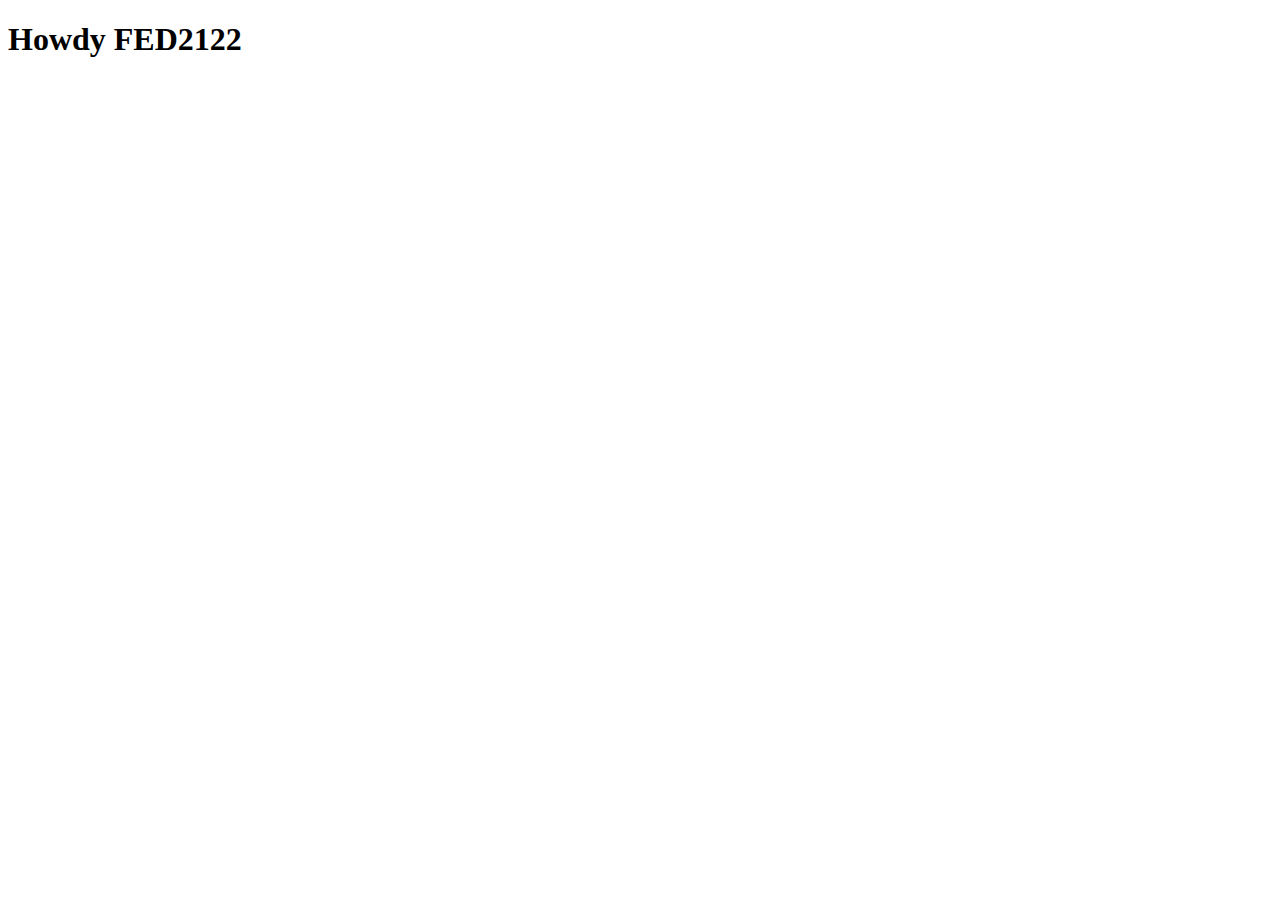
==== index.html @ d5d3c630 "Add files via upload" ====
<!doctype html>
<html lang="nl">
	
<head>
	<meta charset="UTF-8">
	<meta name="author" content="jouw naam">
	<meta name="viewport" content="width=device-width, initial-scale=1">
	
	<title>Howdy FED2122</title>
	
	<link href="styles/style.css" rel="stylesheet">
	<link rel="icon" type="image/svg+xml" href="images/favicon.svg">
</head>

<body>
	<h1>Howdy FED2122</h1>

	<script src="scripts/script.js"></script>
</body>
	
</html>
---- styles/style.css ----
/* CSS Document */
*, *::after, *::before {
  box-sizing:border-box;  
}
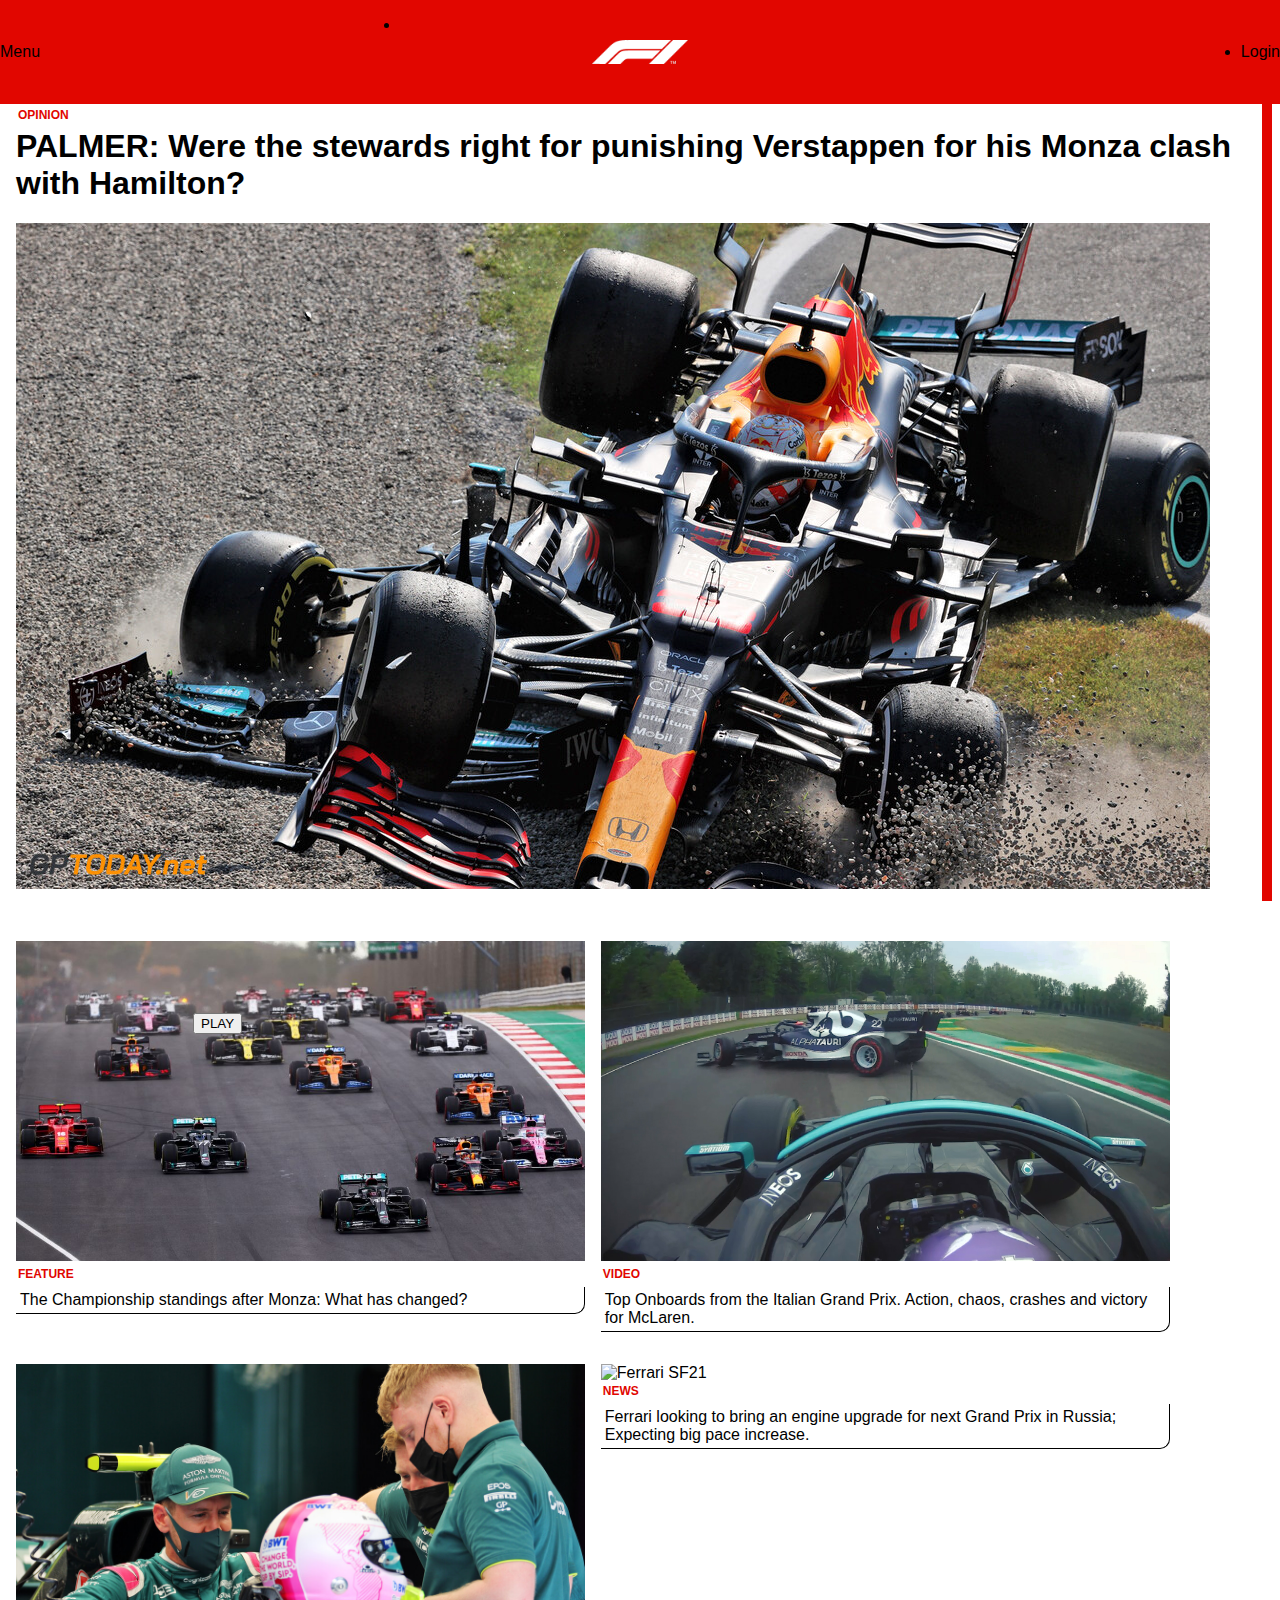
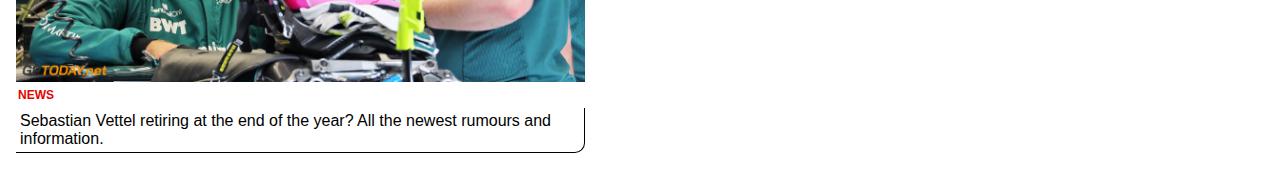
==== commit d4b3ca80: "First version with news items" ====
--- a/index.html
+++ b/index.html
@@ -12,8 +12,47 @@
 	<link rel="icon" type="image/svg+xml" href="images/favicon.svg">
 </head>
 
+<header>
+	<nav id="topmenu"> 
+		<ul>
+			<li>Menu</li>
+			<li><img src="images/logo.png" alt="Formula 1 Logo"></li> 	<!-- Bron: https://www.gran-turismo.com/nl/gtsport/user/profile/1694123/gallery/all/decal/1694123/4899991239217120768 -->
+			<li>Login</li>
+		</ul>
+	</nav>
+	</header>
 <body>
-	<h1>Howdy FED2122</h1>
+	<section class="frontNews">
+		<article>
+			<h3>OPINION</h3>
+			<h1>PALMER: Were the stewards right for punishing Verstappen for his Monza clash with Hamilton?</h1>
+			<img src="images/monza.jpg" alt="Hamilton and Verstappen crash" class="imgCenter">	<!-- Bron: https://www.gptoday.net/nl/nieuws/f1/264099/hamilton-en-verstappen-crashen-samen-in-monza -->
+		</article>
+	</section>
+	<section>
+		<article class="smallArticle">
+			<img src="images/grid.jpg" alt="Formula 1 grid charges to the first corner" class="imgCenter"> <!-- Bron: https://www.formula1.com/en/ -->
+			<h3>FEATURE</h3>
+			<p>The Championship standings after Monza: What has changed?</p>
+		</article>
+		<article class="smallArticle">
+			<img src="images/onboard.jfif" alt="Lewis Hamilton Onboard camera" class="imgCenter">  <!-- Bron: https://www.formula1.com/en/ -->
+			<button>PLAY</button>
+			<h3>VIDEO</h3>
+			<p>Top Onboards from the Italian Grand Prix. Action, chaos, crashes and victory for McLaren.</p>
+		</article>
+		<article class="smallArticle">
+			<img src="images/seb.jpg" alt="Sebastian Vettel" class="imgCenter">	<!-- Bron: https://www.gptoday.net/nl/nieuws/f1/261049/sebastian-vettel-boos-na-debuut-voor-aston-martin-niet-mijn-schuld -->
+			<h3>NEWS</h3>
+			<p>Sebastian Vettel retiring at the end of the year? All the newest rumours and information.</p>
+		</article>
+		<article class="smallArticle">
+			<img src="images/ferrari.jpg" alt="Ferrari SF21" class="imgCenter">	<!-- Bron: https://en.wikipedia.org/wiki/Ferrari_SF21 -->
+			<h3>NEWS</h3>
+			<p>Ferrari looking to bring an engine upgrade for next Grand Prix in Russia; Expecting big pace increase.</p>
+		</article>
+		
+	</section>
 
 	<script src="scripts/script.js"></script>
 </body>
--- a/styles/style.css
+++ b/styles/style.css
@@ -1,5 +1,108 @@
 /* CSS Document */
-*, *::after, *::before {
-  box-sizing:border-box;  
+*,
+*::after,
+*::before {
+  box-sizing: border-box;
 }
 
+:root {
+  --f1red: #e10600;
+}
+
+header {
+  background-color: var(--f1red);
+  position: fixed;
+  top: 0px;
+  left: 0px;
+  right: 0px;
+  max-width: 100%;
+  z-index: 1;
+}
+
+nav>ul {
+  display: flex;
+  flex-direction: row;
+  justify-content: space-between;
+  align-items: center;
+  padding: 0;
+}
+
+nav img {
+  max-width: 20%;
+  display: block;
+  margin: 0 auto;
+}
+
+
+
+body {
+  font-family: sans-serif;
+}
+
+section {
+  position: relative;
+  max-width: 100%;
+  top: 80px;
+  display: flex;
+  flex-wrap: wrap;
+}
+
+section.frontNews {
+  position: relative;
+  max-width: 100%;
+  top: 80px;
+  display: grid;
+
+  border: solid;
+  border-left: hidden;
+  border-bottom: hidden;
+  border-width: 10px;
+  border-color: var(--f1red);
+  border-top-right-radius: 16px;
+
+  margin-bottom: 2em;
+  padding-right: 12px;
+}
+
+article {
+  margin: 8px;
+}
+
+article.smallArticle {
+  max-width: 45%;
+}
+
+h1 {
+  font-weight: bold;
+  margin-top: 0;
+}
+
+h3 {
+  color: var(--f1red);
+  font-size: .75em;
+  margin: 2px;
+  margin-bottom: 6px;
+
+}
+
+.imgCenter {
+  max-width: 100%;
+  margin: auto;
+}
+
+p {
+  padding: 4px;
+  margin-top: 4px;
+
+  border: solid;
+  border-left: hidden;
+  border-top: hidden;
+  border-bottom-right-radius: 10px;
+  border-width: 1px;
+}
+
+button {
+  position: absolute;
+  left: 185px;
+  top: 80px;
+}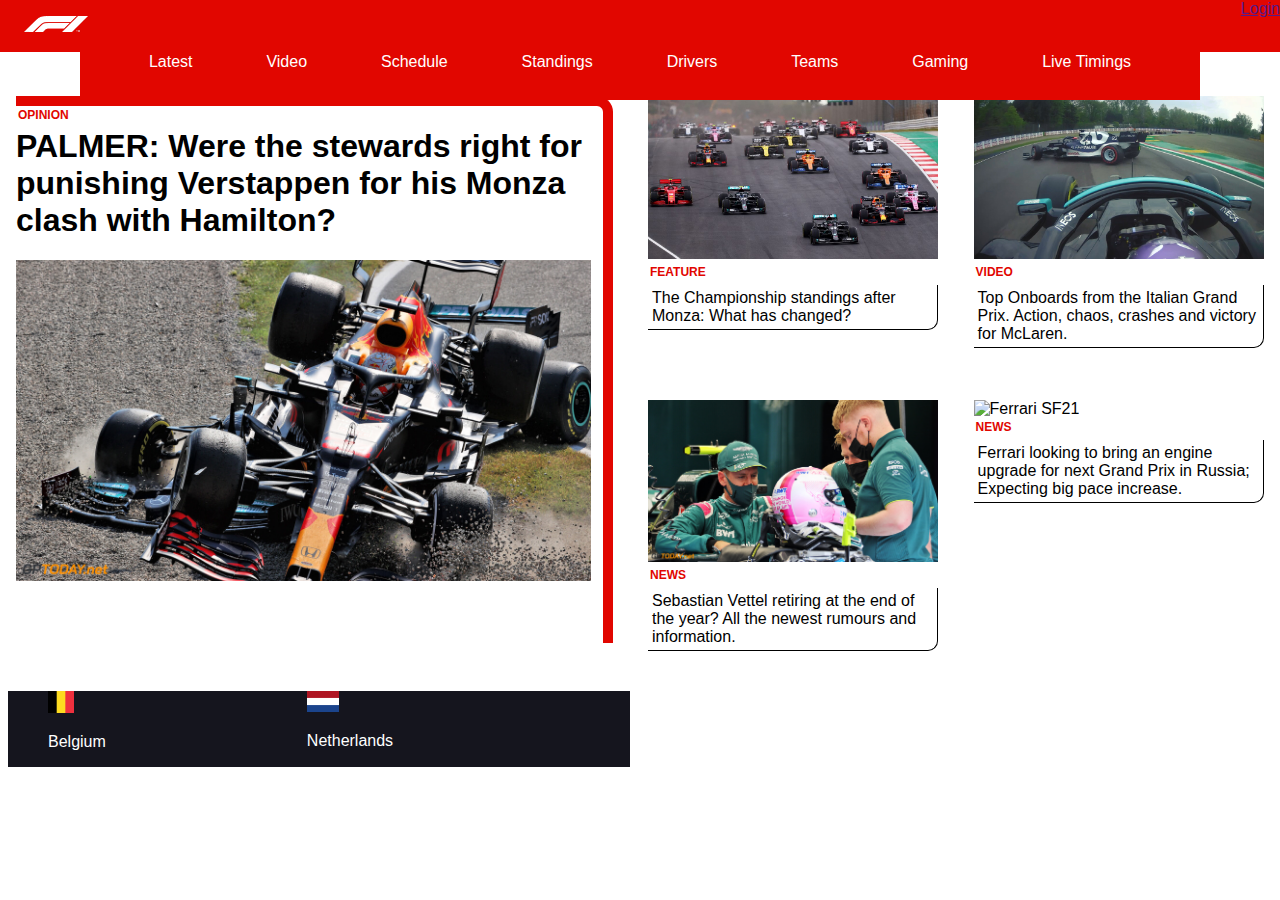
==== commit 95383f8e: "New version with better responsive design" ====
--- a/index.html
+++ b/index.html
@@ -13,23 +13,29 @@
 </head>
 
 <header>
-	<nav id="topmenu"> 
+	<a href="index.html"><img src="images/logo.png" alt="F1 Logo"></a>	<!-- Bron: https://www.gran-turismo.com/nl/gtsport/user/profile/1694123/gallery/all/decal/1694123/4899991239217120768 -->
+	<nav> 
+		<button>Menu</button>
 		<ul>
-			<li>Menu</li>
-			<li><img src="images/logo.png" alt="Formula 1 Logo"></li> 	<!-- Bron: https://www.gran-turismo.com/nl/gtsport/user/profile/1694123/gallery/all/decal/1694123/4899991239217120768 -->
-			<li>Login</li>
+			<li>Latest</li>
+			<li>Video</li> 	
+			<li>Schedule</li> 	
+			<li>Standings</li> 	
+			<li>Drivers</li> 	
+			<li>Teams</li> 
+			<li>Gaming</li> 	
+			<li>Live Timings</li> 		
 		</ul>
 	</nav>
+	<a href="">Login</a>
 	</header>
 <body>
-	<section class="frontNews">
+	<section>
 		<article>
 			<h3>OPINION</h3>
 			<h1>PALMER: Were the stewards right for punishing Verstappen for his Monza clash with Hamilton?</h1>
 			<img src="images/monza.jpg" alt="Hamilton and Verstappen crash" class="imgCenter">	<!-- Bron: https://www.gptoday.net/nl/nieuws/f1/264099/hamilton-en-verstappen-crashen-samen-in-monza -->
 		</article>
-	</section>
-	<section>
 		<article class="smallArticle">
 			<img src="images/grid.jpg" alt="Formula 1 grid charges to the first corner" class="imgCenter"> <!-- Bron: https://www.formula1.com/en/ -->
 			<h3>FEATURE</h3>
@@ -37,7 +43,7 @@
 		</article>
 		<article class="smallArticle">
 			<img src="images/onboard.jfif" alt="Lewis Hamilton Onboard camera" class="imgCenter">  <!-- Bron: https://www.formula1.com/en/ -->
-			<button>PLAY</button>
+			<!-- <button>PLAY</button> -->
 			<h3>VIDEO</h3>
 			<p>Top Onboards from the Italian Grand Prix. Action, chaos, crashes and victory for McLaren.</p>
 		</article>
@@ -51,7 +57,22 @@
 			<h3>NEWS</h3>
 			<p>Ferrari looking to bring an engine upgrade for next Grand Prix in Russia; Expecting big pace increase.</p>
 		</article>
-		
+	</section>
+	<section>
+		<ul>
+			<li>
+				<img src="images/belgium.png" alt="Belgian Flag">	<!-- Bron: https://en.wikipedia.org/wiki/Flag_of_Belgium  -->
+				<p>Belgium</p>
+			</li>
+			<li>
+				<img src="images/netherlands.png" alt="Dutch Flag">		<!-- Bron: https://nl.wikipedia.org/wiki/Vlag_van_Nederland -->
+				<p>Netherlands</p>
+			</li>
+			<!-- <li>
+				<img src="images/italy.png" alt="Italian Flag">		<!-- Bron: https://en.wikipedia.org/wiki/Flag_of_Italy 
+				<p>Italy</p>
+			</li> -->
+		</ul>
 	</section>
 
 	<script src="scripts/script.js"></script>
--- a/styles/style.css
+++ b/styles/style.css
@@ -11,27 +11,80 @@
 
 header {
   background-color: var(--f1red);
+  color: white;
+
+  position: fixed;
+  z-index: 1;
+  max-width: 100%;
+  display: grid;
+  grid-template-columns: min-content 1fr min-content;
+
+  top: 0px;
+  left: 0px;
+  right: 0px;
+}
+
+header a:first-of-type {
+  order: 1;
+  z-index: 5;
+  justify-self: center;
+  margin-left: 1.5em;
+  margin-right: 1.5em;
+}
+
+header a:first-of-type img {
+  max-width: 4em;
+  z-index: 1;
+}
+
+img:nth-of-type(2) {
+  background-color: transparent;
+}
+
+header a:last-of-type {
+  order: 2;
+}
+
+ul {
+  list-style-type: none;
+}
+
+
+nav>ul {
+  align-items: center;
+  padding: 2em;
   position: fixed;
   top: 0px;
   left: 0px;
   right: 0px;
-  max-width: 100%;
+  bottom: 0px;
+  transform: translateX(calc(-100%));
+
+  background-color: var(--f1red);
+
+  transition: 0.5s;
+}
+
+ul:first-of-type li {
+  border: solid 2px;
+  border-left: hidden;
+  border-top: hidden;
+  border-color: white;
+  border-bottom-right-radius: 10px;
+
+  margin-top: 2em;
+}
+
+nav.showMenu ul {
+  transform: translateX(calc(0%));
+}
+
+nav button {
+  order: -1;
+  justify-self: center;
   z-index: 1;
 }
 
-nav>ul {
-  display: flex;
-  flex-direction: row;
-  justify-content: space-between;
-  align-items: center;
-  padding: 0;
-}
-
-nav img {
-  max-width: 20%;
-  display: block;
-  margin: 0 auto;
-}
 
 
 
@@ -42,23 +95,22 @@
 section {
   position: relative;
   max-width: 100%;
+  display: grid;
+  grid-template-columns: 1fr 1fr;
+  grid-gap: 1.2em;
+
+
   top: 80px;
-  display: flex;
-  flex-wrap: wrap;
-}
-
-section.frontNews {
-  position: relative;
-  max-width: 100%;
-  top: 80px;
-  display: grid;
-
+}
+
+article:first-of-type {
   border: solid;
   border-left: hidden;
   border-bottom: hidden;
   border-width: 10px;
   border-color: var(--f1red);
   border-top-right-radius: 16px;
+  grid-column: span 2;
 
   margin-bottom: 2em;
   padding-right: 12px;
@@ -68,9 +120,9 @@
   margin: 8px;
 }
 
-article.smallArticle {
-  max-width: 45%;
-}
+/* article.smallArticle {
+  max-width: 43%;
+} */
 
 h1 {
   font-weight: bold;
@@ -87,10 +139,9 @@
 
 .imgCenter {
   max-width: 100%;
-  margin: auto;
-}
-
-p {
+}
+
+article>p {
   padding: 4px;
   margin-top: 4px;
 
@@ -101,8 +152,77 @@
   border-width: 1px;
 }
 
-button {
+section button {
   position: absolute;
   left: 185px;
-  top: 80px;
+  top: 75px;
+}
+
+
+
+
+li img {
+  max-width: 10%;
+}
+
+section:nth-of-type(2) ul {
+  display: flex;
+  background-color: #15151e;
+  color: white;
+}
+
+@media (max-width: 16em) {
+  section:first-of-type {
+    grid-template-columns: 1fr;
+  }
+}
+
+@media (min-width: 52em) {
+  nav {
+    display: flex;
+    justify-content: center;
+    order: 1;
+  }
+
+  nav button {
+    display: none;
+  }
+
+  nav ul {
+    transform: translateX(calc(0%));
+    display: flex;
+    justify-content: space-around;
+    top: 0em;
+    left: 5em;
+    right: 5em;
+    bottom: 50em;
+
+    margin: 0;
+    padding-bottom: 0;
+    padding-top: 1.5em;
+  }
+
+  header a:first-of-type {
+    order: 0;
+  }
+
+  ul:first-of-type li {
+    margin-top: 0;
+    border: hidden;
+  }
+
+  section:first-of-type {
+    grid-template-columns: 2fr 1fr 1fr;
+  }
+
+  article:first-of-type {
+    grid-column: span 1;
+    grid-row: span 2;
+  }
+
+  h1 {
+    font-size: 2em;
+
+  }
+
 }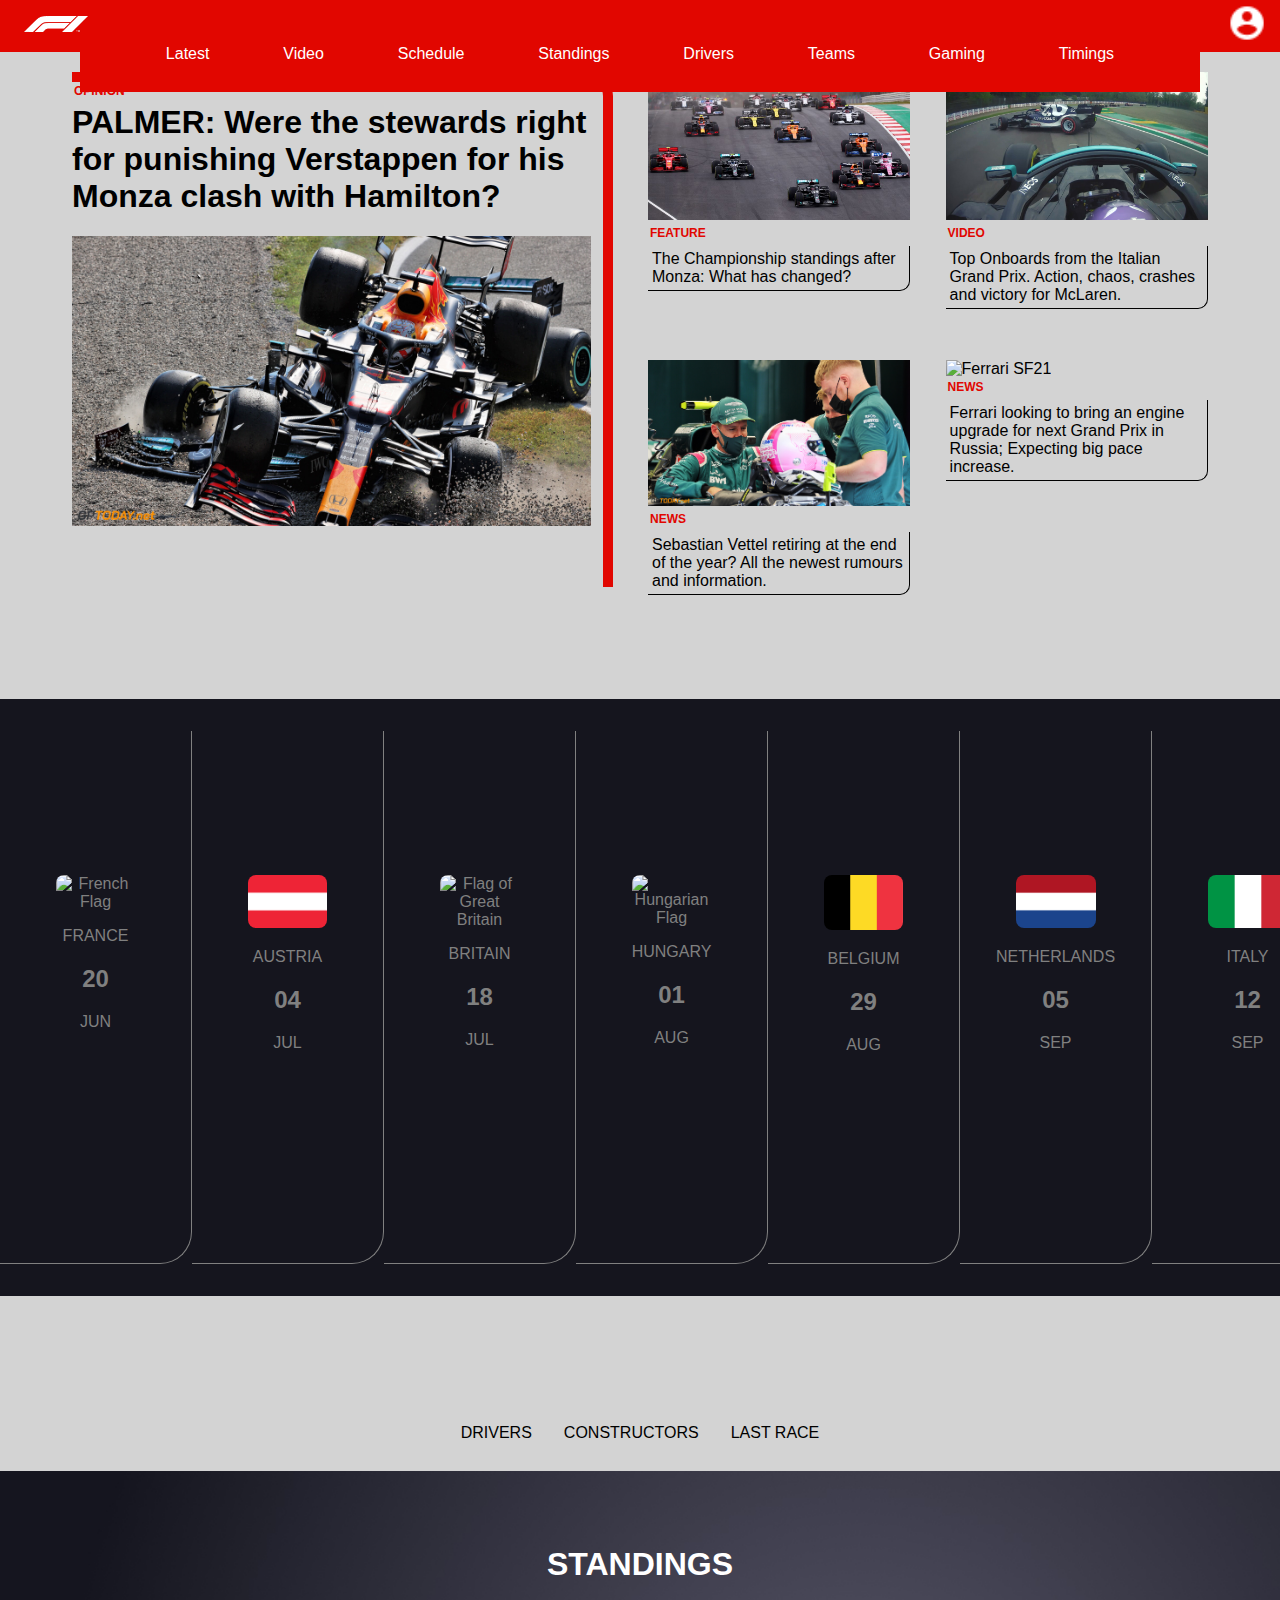
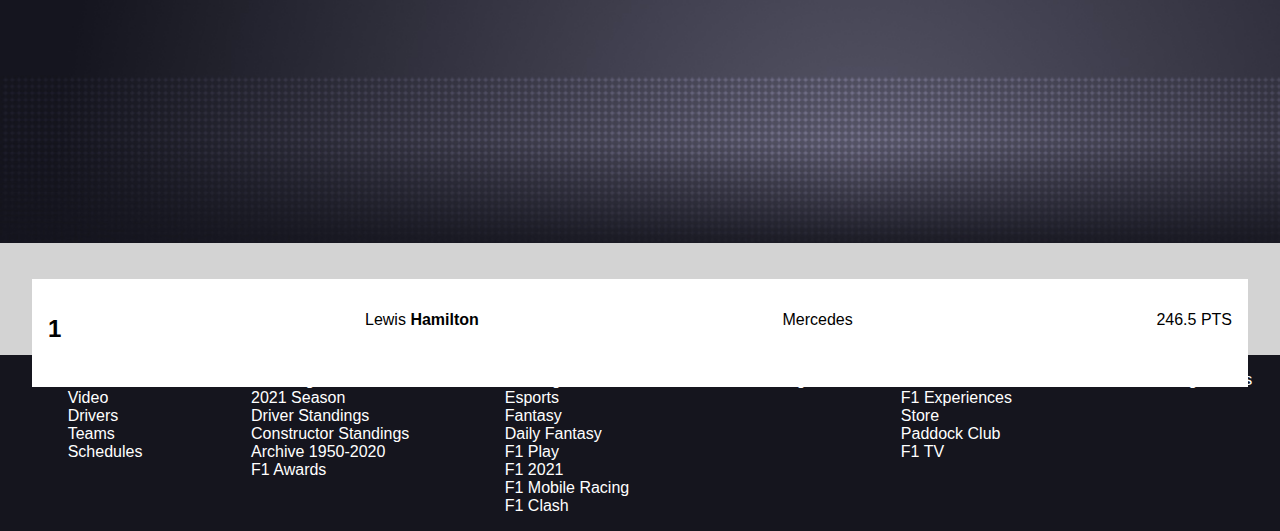
==== commit 288fffae: "Added schedule" ====
--- a/index.html
+++ b/index.html
@@ -15,7 +15,7 @@
 <header>
 	<a href="index.html"><img src="images/logo.png" alt="F1 Logo"></a>	<!-- Bron: https://www.gran-turismo.com/nl/gtsport/user/profile/1694123/gallery/all/decal/1694123/4899991239217120768 -->
 	<nav> 
-		<button>Menu</button>
+		<button><img src="images/sharp_segment_white_24dp.png" alt="Menu Button"></button>	<!-- Bron: https://fonts.google.com/icons -->
 		<ul>
 			<li>Latest</li>
 			<li>Video</li> 	
@@ -24,36 +24,36 @@
 			<li>Drivers</li> 	
 			<li>Teams</li> 
 			<li>Gaming</li> 	
-			<li>Live Timings</li> 		
+			<li>Timings</li> 		
 		</ul>
 	</nav>
-	<a href="">Login</a>
+	<button><img src="images/sharp_account_circle_white_24dp.png" alt="Account Login Button"></button>	<!-- Bron: https://fonts.google.com/icons -->
 	</header>
 <body>
 	<section>
 		<article>
 			<h3>OPINION</h3>
 			<h1>PALMER: Were the stewards right for punishing Verstappen for his Monza clash with Hamilton?</h1>
-			<img src="images/monza.jpg" alt="Hamilton and Verstappen crash" class="imgCenter">	<!-- Bron: https://www.gptoday.net/nl/nieuws/f1/264099/hamilton-en-verstappen-crashen-samen-in-monza -->
-		</article>
-		<article class="smallArticle">
-			<img src="images/grid.jpg" alt="Formula 1 grid charges to the first corner" class="imgCenter"> <!-- Bron: https://www.formula1.com/en/ -->
+			<div><img src="images/monza.jpg" alt="Hamilton and Verstappen crash"></div>	<!-- Bron: https://www.gptoday.net/nl/nieuws/f1/264099/hamilton-en-verstappen-crashen-samen-in-monza -->
+		</article>
+		<article>
+			<img src="images/grid.jpg" alt="Formula 1 grid charges to the first corner"> <!-- Bron: https://www.formula1.com/en/ -->
 			<h3>FEATURE</h3>
 			<p>The Championship standings after Monza: What has changed?</p>
 		</article>
-		<article class="smallArticle">
-			<img src="images/onboard.jfif" alt="Lewis Hamilton Onboard camera" class="imgCenter">  <!-- Bron: https://www.formula1.com/en/ -->
+		<article>
+			<img src="images/onboard.jfif" alt="Lewis Hamilton Onboard camera">  <!-- Bron: https://www.formula1.com/en/ -->
 			<!-- <button>PLAY</button> -->
 			<h3>VIDEO</h3>
 			<p>Top Onboards from the Italian Grand Prix. Action, chaos, crashes and victory for McLaren.</p>
 		</article>
-		<article class="smallArticle">
-			<img src="images/seb.jpg" alt="Sebastian Vettel" class="imgCenter">	<!-- Bron: https://www.gptoday.net/nl/nieuws/f1/261049/sebastian-vettel-boos-na-debuut-voor-aston-martin-niet-mijn-schuld -->
+		<article>
+			<img src="images/seb.jpg" alt="Sebastian Vettel">	<!-- Bron: https://www.gptoday.net/nl/nieuws/f1/261049/sebastian-vettel-boos-na-debuut-voor-aston-martin-niet-mijn-schuld -->
 			<h3>NEWS</h3>
 			<p>Sebastian Vettel retiring at the end of the year? All the newest rumours and information.</p>
 		</article>
-		<article class="smallArticle">
-			<img src="images/ferrari.jpg" alt="Ferrari SF21" class="imgCenter">	<!-- Bron: https://en.wikipedia.org/wiki/Ferrari_SF21 -->
+		<article>
+			<img src="images/ferrari.jpg" alt="Ferrari SF21">	<!-- Bron: https://en.wikipedia.org/wiki/Ferrari_SF21 -->
 			<h3>NEWS</h3>
 			<p>Ferrari looking to bring an engine upgrade for next Grand Prix in Russia; Expecting big pace increase.</p>
 		</article>
@@ -61,21 +61,146 @@
 	<section>
 		<ul>
 			<li>
-				<img src="images/belgium.png" alt="Belgian Flag">	<!-- Bron: https://en.wikipedia.org/wiki/Flag_of_Belgium  -->
-				<p>Belgium</p>
+				<img src="images/france.png" alt="French Flag">		<!-- Bron: https://en.wikipedia.org/wiki/Flag_of_France -->
+				<p>FRANCE</p>
+				<h2>20</h2>
+				<p>JUN</p>
+			</li>
+			<li>
+				<img src="images/austria.png" alt="Austrian Flag">		<!-- Bron: https://nl.m.wikipedia.org/wiki/Vlag_van_Oostenrijk -->
+				<p>AUSTRIA</p>
+				<h2>04</h2>
+				<p>JUL</p>
+			</li>
+			<li>
+				<img src="images/gb.png" alt="Flag of Great Britain">		<!-- Bron: https://nl.m.wikipedia.org/wiki/Vlag_van_het_Verenigd_Koninkrijk -->
+				<p>BRITAIN</p>
+				<h2>18</h2>
+				<p>JUL</p>
+			</li>
+			<li>
+				<img src="images/hungary.png" alt="Hungarian Flag">		<!-- Bron: https://nl.m.wikipedia.org/wiki/Vlag_van_het_Verenigd_Koninkrijk -->
+				<p>HUNGARY</p>
+				<h2>01</h2>
+				<p>AUG</p>
+			</li>
+			<li>
+				<img src="images/belgium-flag.png" alt="Belgian Flag">	<!-- Bron: https://en.wikipedia.org/wiki/Flag_of_Belgium  -->
+				<p>BELGIUM</p>
+				<h2>29</h2>
+				<p>AUG</p>
 			</li>
 			<li>
 				<img src="images/netherlands.png" alt="Dutch Flag">		<!-- Bron: https://nl.wikipedia.org/wiki/Vlag_van_Nederland -->
-				<p>Netherlands</p>
-			</li>
-			<!-- <li>
-				<img src="images/italy.png" alt="Italian Flag">		<!-- Bron: https://en.wikipedia.org/wiki/Flag_of_Italy 
-				<p>Italy</p>
-			</li> -->
+				<p>NETHERLANDS</p>
+				<h2>05</h2>
+				<p>SEP</p>
+			</li>
+			<li>
+				<img src="images/italy.png" alt="Italian Flag">		<!-- Bron: https://en.wikipedia.org/wiki/Flag_of_Italy -->
+				<p>ITALY</p>
+				<h2>12</h2>
+				<p>SEP</p>
+			</li>
+			<li>
+				<img src="images/russia.png" alt="Russian Flag">		<!-- Bron: https://en.wikipedia.org/wiki/Flag_of_Russia -->
+				<p>RUSSIA</p>
+				<h2>26</h2>
+				<p>SEP</p>
+			</li>
+			<li>
+				<img src="images/turkey.png" alt="Turkish Flag">		<!-- Bron: https://en.wikipedia.org/wiki/Flag_of_Turkey -->
+				<p>TURKEY</p>
+				<h2>10</h2>
+				<p>OCT</p>
+			</li>
+			<li>
+				<img src="images/usa.png" alt="Flag of the United States of America">		<!-- Bron: https://en.wikipedia.org/wiki/Flag_of_the_United_States -->
+				<p>UNITED STATES</p>
+				<h2>24</h2>
+				<p>OCT</p>
+			</li>
+			<li>
+				<img src="images/mexico.png" alt="Mexican Flag">		<!-- Bron: https://nl.m.wikipedia.org/wiki/Vlag_van_Mexico_(land) -->
+				<p>MEXICO</p>
+				<h2>07</h2>
+				<p>NOV</p>
+			</li>
+			<li>
+				<img src="images/brazil.png" alt="Brazilian Flag">		<!-- Bron: https://nl.m.wikipedia.org/wiki/Vlag_van_Brazili%C3%AB -->
+				<p>BRAZIL</p>
+				<h2>14</h2>
+				<p>NOV</p>
+			</li>
+			<li>
+				<img src="images/qatar.png" alt="Flag of Qatar">		<!-- Bron: https://nl.m.wikipedia.org/wiki/Vlag_van_Qatar -->
+				<p>QATAR</p>
+				<h2>21</h2>
+				<p>NOV</p>
+			</li>
+		</ul>
+	</section>
+	<section>
+		<div>
+			<ul>
+				<li>DRIVERS</li>
+				<li>CONSTRUCTORS</li>	
+				<li>LAST RACE</li>
+			</ul>
+			<h1>STANDINGS</h1>
+			<img src="images/bg.jpg" alt="Background image">		<!-- Bron: https://www.formula1.com/etc/designs/fom-website/images/homepage/standings/bg.jpg -->
+		</div>
+		<ul>
+			<li>
+				<h2>1</h2>
+				<p>Lewis <b>Hamilton</b></p>
+				<p>Mercedes</p>
+				<p>246.5 PTS</p>
+			</li>
 		</ul>
 	</section>
 
 	<script src="scripts/script.js"></script>
 </body>
+<footer>
+	<ul>
+		<li>Latest News</li>
+		<li>Video</li>
+		<li>Drivers</li>
+		<li>Teams</li>
+		<li>Schedules</li>
+	</ul>
+	<ul>
+		<li>Standings</li>
+		<li>2021 Season</li>
+		<li>Driver Standings</li>
+		<li>Constructor Standings</li>
+		<li>Archive 1950-2020</li>
+		<li>F1 Awards</li>
+	</ul>
+	<ul>
+		<li>Gaming</li>
+		<li>Esports</li>
+		<li>Fantasy</li>
+		<li>Daily Fantasy</li>
+		<li>F1 Play</li>
+		<li>F1 2021</li>
+		<li>F1 Mobile Racing</li>
+		<li>F1 Clash</li>
+	</ul>
+	<ul>
+		<li>Live Timing</li>
+	</ul>
+	<ul>
+		<li>Tickets</li>
+		<li>F1 Experiences</li>
+		<li>Store</li>
+		<li>Paddock Club</li>
+		<li>F1 TV</li>
+	</ul>
+	<ul>
+		<li>Rules & Regulations</li>
+	</ul>
+</footer>
 	
 </html>
--- a/styles/style.css
+++ b/styles/style.css
@@ -22,6 +22,37 @@
   top: 0px;
   left: 0px;
   right: 0px;
+
+  overflow: auto;
+}
+
+body {
+  font-family: sans-serif;
+  margin: 0;
+  background-color: lightgrey;
+}
+
+h1 {
+  font-weight: bold;
+  margin-top: 0;
+}
+
+h2 {
+  font-weight: bold;
+  font-size: 1.5em;
+  text-align: center;
+}
+
+h3 {
+  color: var(--f1red);
+  font-size: .75em;
+  margin: 2px;
+  margin-bottom: 6px;
+
+}
+
+div {
+  overflow: hidden;
 }
 
 header a:first-of-type {
@@ -37,11 +68,32 @@
   z-index: 1;
 }
 
-img:nth-of-type(2) {
+button {
+  position: fixed;
+  border: none;
+  padding: 0;
+  margin: .25em;
+  width: 2em;
+  background-color: var(--f1red);
+}
+
+button:hover {
+  cursor: pointer;
+}
+
+header>button:last-of-type {
+  right: 0em;
+  margin-right: 2em;
+}
+
+button>img {
   background-color: transparent;
-}
-
-header a:last-of-type {
+  border: none;
+  width: 3em;
+}
+
+
+header button:last-of-type {
   order: 2;
 }
 
@@ -51,6 +103,7 @@
 
 
 nav>ul {
+  margin-top: 0em;
   align-items: center;
   padding: 2em;
   position: fixed;
@@ -65,14 +118,22 @@
   transition: 0.5s;
 }
 
-ul:first-of-type li {
-  border: solid 2px;
+header li {
+  border: solid 0.1em;
   border-left: hidden;
   border-top: hidden;
   border-color: white;
-  border-bottom-right-radius: 10px;
-
-  margin-top: 2em;
+  border-bottom-right-radius: 1em;
+
+  padding: 1.25em;
+  margin-bottom: 1.25em;
+
+  transition: 0.25s;
+}
+
+header li:hover {
+  background-color: #15151e;
+  cursor: pointer;
 }
 
 nav.showMenu ul {
@@ -87,58 +148,56 @@
 
 
 
-
-body {
-  font-family: sans-serif;
-}
-
-section {
+section:first-of-type {
   position: relative;
   max-width: 100%;
+  margin-top: 6em;
+
   display: grid;
   grid-template-columns: 1fr 1fr;
   grid-gap: 1.2em;
-
-
-  top: 80px;
+}
+
+.usa {
+  transition: 1s;
+  transform: translateX(-23em);
+}
+
+article {
+  margin: 8px;
+  overflow: hidden;
 }
 
 article:first-of-type {
   border: solid;
   border-left: hidden;
   border-bottom: hidden;
-  border-width: 10px;
+  border-width: .65em;
   border-color: var(--f1red);
-  border-top-right-radius: 16px;
+  border-top-right-radius: 1.5em;
   grid-column: span 2;
 
   margin-bottom: 2em;
   padding-right: 12px;
 }
 
-article {
-  margin: 8px;
-}
-
-/* article.smallArticle {
-  max-width: 43%;
-} */
-
-h1 {
-  font-weight: bold;
-  margin-top: 0;
-}
-
-h3 {
-  color: var(--f1red);
-  font-size: .75em;
-  margin: 2px;
-  margin-bottom: 6px;
-
-}
-
-.imgCenter {
+article img {
   max-width: 100%;
+  transition: 0.5s;
+}
+
+article:hover img {
+  transform: scale(1.05);
+  cursor: pointer;
+}
+
+article:hover p {
+  border-color: var(--f1red);
+  cursor: pointer;
+}
+
+article:hover h1 {
+  text-decoration: underline;
 }
 
 article>p {
@@ -161,23 +220,140 @@
 
 
 
-li img {
-  max-width: 10%;
+
+
+
+
+
+
+
+section:nth-of-type(2) {
+  background-color: #15151e;
+  color: grey;
+
+  display: flex;
+  justify-content: space-between;
+
+  margin: 0;
+  margin-top: 5em;
+  margin-bottom: 5em;
+  padding: 0em;
+  padding-top: 1em;
+  padding-bottom: 1em;
+
+  overflow: scroll;
 }
 
 section:nth-of-type(2) ul {
   display: flex;
+  flex-direction: row;
+  justify-content: space-between;
+  margin-left: 0em;
+  padding-left: 0em;
+
+  transition: .5s;
+}
+
+section:nth-of-type(2) li {
+  margin: 0em;
+  padding: 2em;
+  padding-top: 9em;
+  padding-bottom: 12em;
+  text-align: center;
+
+  width: 12em;
+
+  border-right: solid .01em;
+  border-bottom: solid .01em;
+  border-bottom-right-radius: 2em;
+  border-color: grey;
+
+  transition: .2s;
+}
+
+section:nth-of-type(2) li:hover {
+  color: white;
+
+}
+
+li img {
+  max-width: 5em;
+  border-radius: .5em;
+}
+
+.russia {
+  transform: translateX(-36em);
+}
+
+section:nth-of-type(3) img {
+  width: 100%;
+  min-width: 100em;
+  margin-top: 0em;
+}
+
+/* section:nth-of-type(3) {} */
+
+section:nth-of-type(3) h1 {
+  margin: 0em;
+  font-size: 2em;
+  text-align: center;
+  transform: translateY(3.5em);
+  color: white;
+}
+
+section:nth-of-type(3) ul:first-of-type {
+  margin: 0em;
+  padding: 0em;
+}
+
+section:nth-of-type(3) ul:first-of-type li {
+  margin: 0em;
+  padding: 1em;
+  border: none;
+  border-bottom: solid .5em transparent;
+  transform: translateY(2em);
+
+  cursor: pointer;
+}
+
+section:nth-of-type(3) ul:first-of-type li:hover {
+  border-color: var(--f1red);
+}
+
+section:nth-of-type(3)>ul:last-of-type li {
+  display: flex;
+  flex-direction: row;
+  justify-content: space-between;
+  margin-left: 2em;
+  margin-right: 2em;
+  background-color: white;
+}
+
+div:first-of-type ul {
+  display: flex;
+  justify-content: center;
+}
+
+
+
+
+
+
+
+/* CODE VOOR DE FOOTER */
+
+footer {
+  display: flex;
+  flex-direction: row;
+  justify-content: space-around;
+
+  color: white;
   background-color: #15151e;
-  color: white;
-}
-
-@media (max-width: 16em) {
-  section:first-of-type {
-    grid-template-columns: 1fr;
-  }
-}
-
-@media (min-width: 52em) {
+}
+
+
+
+@media (min-width: 56em) {
   nav {
     display: flex;
     justify-content: center;
@@ -191,28 +367,34 @@
   nav ul {
     transform: translateX(calc(0%));
     display: flex;
-    justify-content: space-around;
+    justify-content: space-evenly;
     top: 0em;
     left: 5em;
     right: 5em;
     bottom: 50em;
 
-    margin: 0;
+    margin: 0em;
     padding-bottom: 0;
     padding-top: 1.5em;
+
+    transform: translateY(-.5em);
+
   }
 
   header a:first-of-type {
     order: 0;
   }
 
-  ul:first-of-type li {
+  header ul:first-of-type li {
     margin-top: 0;
+    margin-bottom: 0;
     border: hidden;
+    border-bottom-right-radius: 0em;
   }
 
   section:first-of-type {
     grid-template-columns: 2fr 1fr 1fr;
+    margin: 4em;
   }
 
   article:first-of-type {
@@ -222,7 +404,8 @@
 
   h1 {
     font-size: 2em;
-
-  }
+  }
+
+
 
 }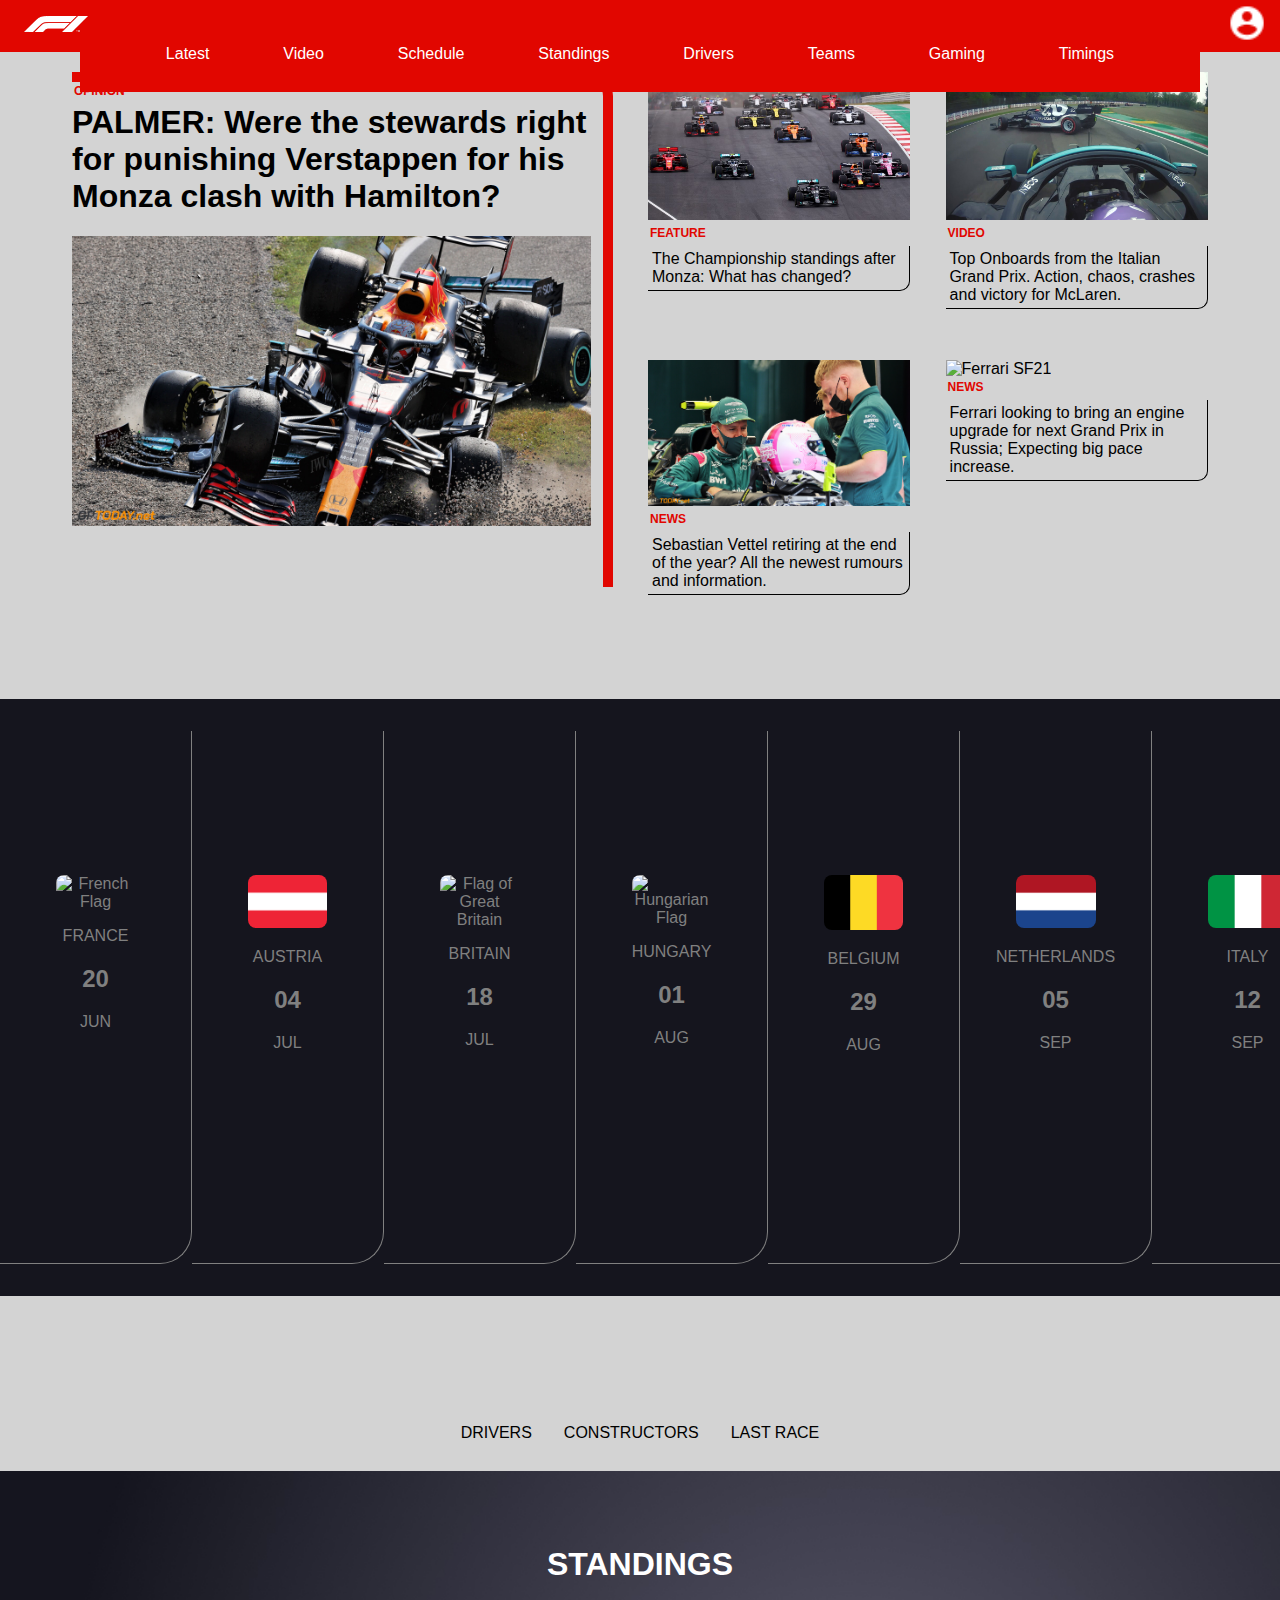
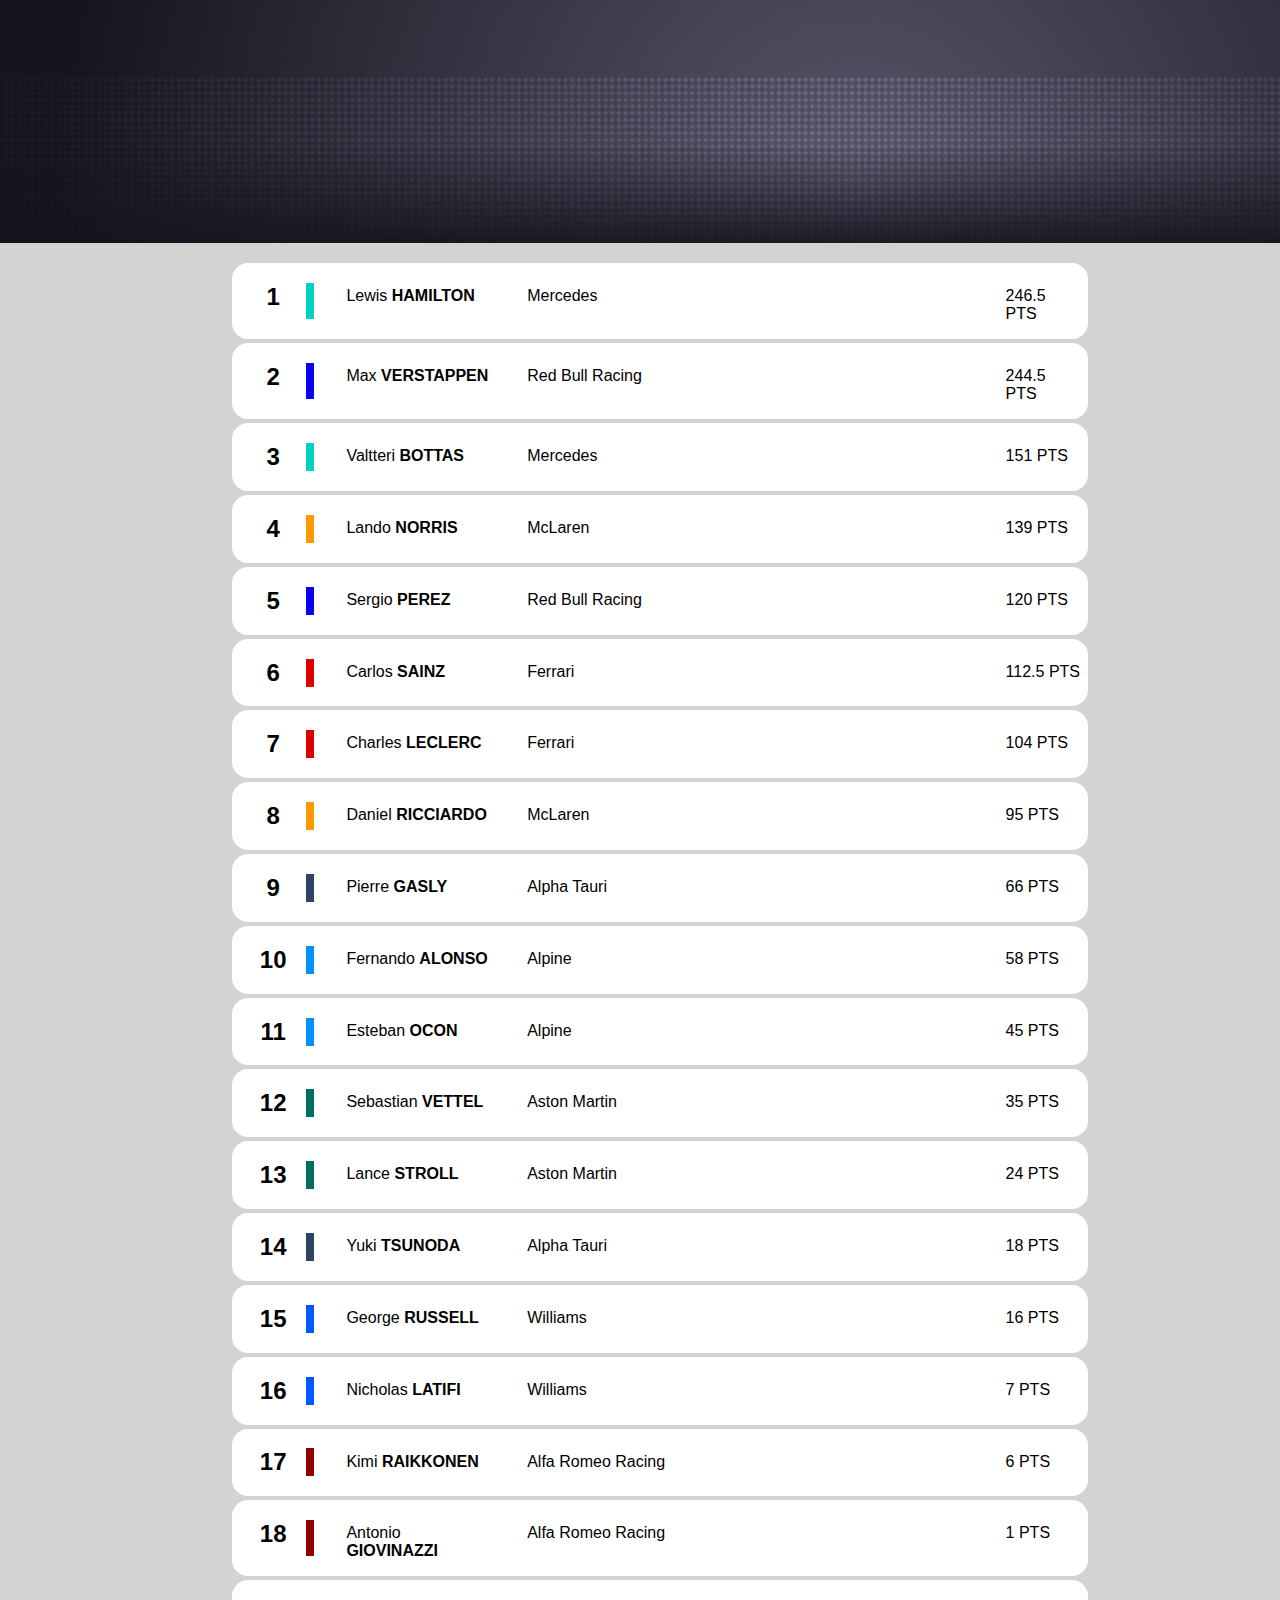
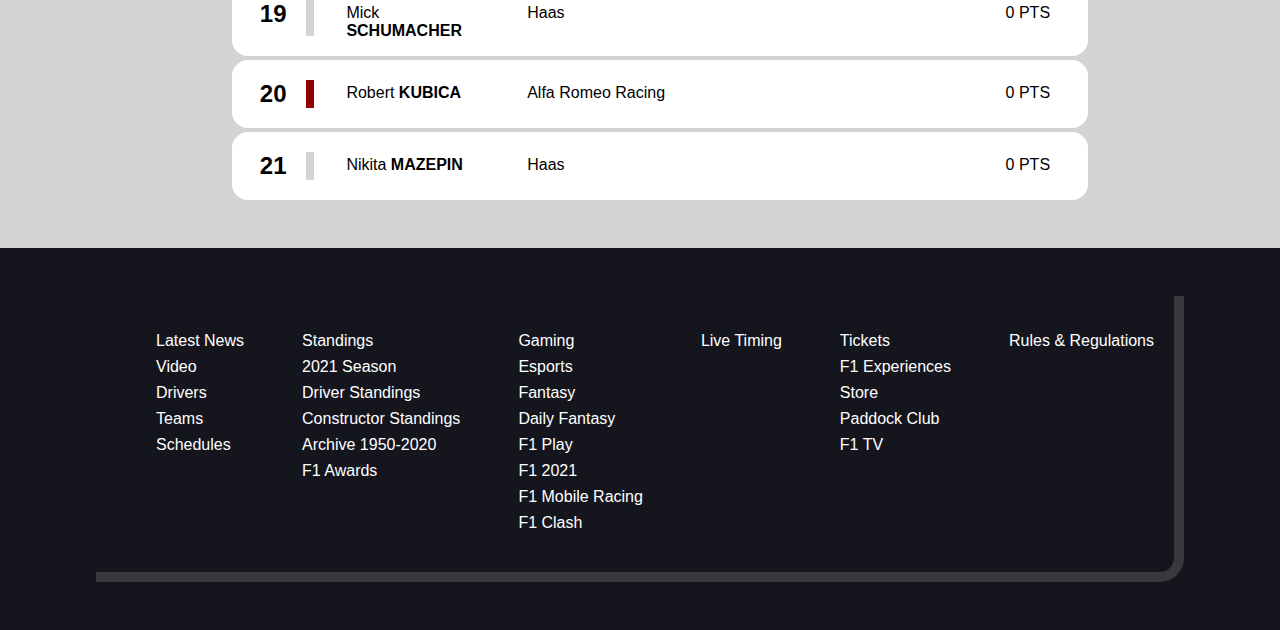
==== commit 74a181c5: "Finished home page" ====
--- a/index.html
+++ b/index.html
@@ -157,50 +157,172 @@
 				<p>Mercedes</p>
 				<p>246.5 PTS</p>
 			</li>
+			<li>
+				<h2>2</h2>
+				<p>Max <b>Verstappen</b></p>
+				<p>Red Bull Racing</p>
+				<p>244.5 PTS</p>
+			</li>
+			<li>
+				<h2>3</h2>
+				<p>Valtteri <b>Bottas</b></p>
+				<p>Mercedes</p>
+				<p>151 PTS</p>
+			</li>
+			<li>
+				<h2>4</h2>
+				<p>Lando <b>Norris</b></p>
+				<p>McLaren</p>
+				<p>139 PTS</p>
+			</li>
+			<li>
+				<h2>5</h2>
+				<p>Sergio <b>Perez</b></p>
+				<p>Red Bull Racing</p>
+				<p>120 PTS</p>
+			</li>
+			<li>
+				<h2>6</h2>
+				<p>Carlos <b>Sainz</b></p>
+				<p>Ferrari</p>
+				<p>112.5 PTS</p>
+			</li>
+			<li>
+				<h2>7</h2>
+				<p>Charles <b>Leclerc</b></p>
+				<p>Ferrari</p>
+				<p>104 PTS</p>
+			</li>
+			<li>
+				<h2>8</h2>
+				<p>Daniel <b>Ricciardo</b></p>
+				<p>McLaren</p>
+				<p>95 PTS</p>
+			</li>
+			<li>
+				<h2>9</h2>
+				<p>Pierre <b>Gasly</b></p>
+				<p>Alpha Tauri</p>
+				<p>66 PTS</p>
+			</li>
+			<li>
+				<h2>10</h2>
+				<p>Fernando <b>Alonso</b></p>
+				<p>Alpine</p>
+				<p>58 PTS</p>
+			</li>
+			<li>
+				<h2>11</h2>
+				<p>Esteban <b>Ocon</b></p>
+				<p>Alpine</p>
+				<p>45 PTS</p>
+			</li>
+			<li>
+				<h2>12</h2>
+				<p>Sebastian <b>Vettel</b></p>
+				<p>Aston Martin</p>
+				<p>35 PTS</p>
+			</li>
+			<li>
+				<h2>13</h2>
+				<p>Lance <b>Stroll</b></p>
+				<p>Aston Martin</p>
+				<p>24 PTS</p>
+			</li>
+			<li>
+				<h2>14</h2>
+				<p>Yuki <b>Tsunoda</b></p>
+				<p>Alpha Tauri</p>
+				<p>18 PTS</p>
+			</li>
+			<li>
+				<h2>15</h2>
+				<p>George <b>Russell</b></p>
+				<p>Williams</p>
+				<p>16 PTS</p>
+			</li>
+			<li>
+				<h2>16</h2>
+				<p>Nicholas <b>Latifi</b></p>
+				<p>Williams</p>
+				<p>7 PTS</p>
+			</li>
+			<li>
+				<h2>17</h2>
+				<p>Kimi <b>Raikkonen</b></p>
+				<p>Alfa Romeo Racing</p>
+				<p>6 PTS</p>
+			</li>
+			<li>
+				<h2>18</h2>
+				<p>Antonio <b>Giovinazzi</b></p>
+				<p>Alfa Romeo Racing</p>
+				<p>1 PTS</p>
+			</li>
+			<li>
+				<h2>19</h2>
+				<p>Mick <b>Schumacher</b></p>
+				<p>Haas</p>
+				<p>0 PTS</p>
+			</li>
+			<li>
+				<h2>20</h2>
+				<p>Robert <b>Kubica</b></p>
+				<p>Alfa Romeo Racing</p>
+				<p>0 PTS</p>
+			</li>
+			<li>
+				<h2>21</h2>
+				<p>Nikita <b>Mazepin</b></p>
+				<p>Haas</p>
+				<p>0 PTS</p>
+			</li>
 		</ul>
 	</section>
 
 	<script src="scripts/script.js"></script>
 </body>
 <footer>
-	<ul>
-		<li>Latest News</li>
-		<li>Video</li>
-		<li>Drivers</li>
-		<li>Teams</li>
-		<li>Schedules</li>
-	</ul>
-	<ul>
-		<li>Standings</li>
-		<li>2021 Season</li>
-		<li>Driver Standings</li>
-		<li>Constructor Standings</li>
-		<li>Archive 1950-2020</li>
-		<li>F1 Awards</li>
-	</ul>
-	<ul>
-		<li>Gaming</li>
-		<li>Esports</li>
-		<li>Fantasy</li>
-		<li>Daily Fantasy</li>
-		<li>F1 Play</li>
-		<li>F1 2021</li>
-		<li>F1 Mobile Racing</li>
-		<li>F1 Clash</li>
-	</ul>
-	<ul>
-		<li>Live Timing</li>
-	</ul>
-	<ul>
-		<li>Tickets</li>
-		<li>F1 Experiences</li>
-		<li>Store</li>
-		<li>Paddock Club</li>
-		<li>F1 TV</li>
-	</ul>
-	<ul>
-		<li>Rules & Regulations</li>
-	</ul>
+	<section>
+		<ul>
+			<li>Latest News</li>
+			<li>Video</li>
+			<li>Drivers</li>
+			<li>Teams</li>
+			<li>Schedules</li>
+		</ul>
+		<ul>
+			<li>Standings</li>
+			<li>2021 Season</li>
+			<li>Driver Standings</li>
+			<li>Constructor Standings</li>
+			<li>Archive 1950-2020</li>
+			<li>F1 Awards</li>
+		</ul>
+		<ul>
+			<li>Gaming</li>
+			<li>Esports</li>
+			<li>Fantasy</li>
+			<li>Daily Fantasy</li>
+			<li>F1 Play</li>
+			<li>F1 2021</li>
+			<li>F1 Mobile Racing</li>
+			<li>F1 Clash</li>
+		</ul>
+		<ul>
+			<li>Live Timing</li>
+		</ul>
+		<ul>
+			<li>Tickets</li>
+			<li>F1 Experiences</li>
+			<li>Store</li>
+			<li>Paddock Club</li>
+			<li>F1 TV</li>
+		</ul>
+		<ul>
+			<li>Rules & Regulations</li>
+		</ul>
+	</section>
 </footer>
 	
 </html>
--- a/styles/style.css
+++ b/styles/style.css
@@ -148,7 +148,7 @@
 
 
 
-section:first-of-type {
+body>section:first-of-type {
   position: relative;
   max-width: 100%;
   margin-top: 6em;
@@ -301,12 +301,14 @@
   color: white;
 }
 
-section:nth-of-type(3) ul:first-of-type {
+div:first-of-type ul:first-of-type {
+  display: flex;
+  justify-content: center;
   margin: 0em;
   padding: 0em;
 }
 
-section:nth-of-type(3) ul:first-of-type li {
+div:first-of-type ul:first-of-type li {
   margin: 0em;
   padding: 1em;
   border: none;
@@ -316,42 +318,154 @@
   cursor: pointer;
 }
 
-section:nth-of-type(3) ul:first-of-type li:hover {
+div:first-of-type ul:first-of-type li:hover {
   border-color: var(--f1red);
 }
 
 section:nth-of-type(3)>ul:last-of-type li {
+  background-color: white;
+
+  display: grid;
+  grid-template-columns: 2fr 3fr 2fr 1fr;
+  grid-gap: 2em;
+  margin-left: 2em;
+  margin-right: 2em;
+  margin-bottom: .25em;
+  padding: .5em;
+  padding-top: 0em;
+  padding-bottom: 0em;
+
+  border-radius: 1em;
+
+  transition: .3s;
+}
+
+/* section:nth-of-type(3)>ul:last-of-type li p:last-of-type {
+  background-color: lightgrey;
+  padding: .5em;
+  padding-left: 1em;
+  padding-right: 1em;
+  border-radius: 1em;
+} */
+
+section:nth-of-type(3)>ul:last-of-type li:hover {
+  background-color: #15151e;
+  color: white;
+
+  cursor: pointer;
+}
+
+section:nth-of-type(3)>ul:last-of-type li p {
+  padding-top: .5em;
+}
+
+/* VERSCHILLENDE BORDER COLORS VOOR VERSCHILLENDE TEAMS */
+
+section:nth-of-type(3)>ul:last-of-type li:first-of-type h2,
+section:nth-of-type(3)>ul:last-of-type li:nth-of-type(3) h2 {
+  border-right: solid .35em #00d2be;
+}
+
+section:nth-of-type(3)>ul:last-of-type li:nth-of-type(2) h2,
+section:nth-of-type(3)>ul:last-of-type li:nth-of-type(5) h2 {
+  border-right: solid .35em #0600ef;
+}
+
+section:nth-of-type(3)>ul:last-of-type li:nth-of-type(4) h2,
+section:nth-of-type(3)>ul:last-of-type li:nth-of-type(8) h2 {
+  border-right: solid .35em #FF9800;
+}
+
+section:nth-of-type(3)>ul:last-of-type li:nth-of-type(6) h2,
+section:nth-of-type(3)>ul:last-of-type li:nth-of-type(7) h2 {
+  border-right: solid .35em #dc0000;
+}
+
+section:nth-of-type(3)>ul:last-of-type li:nth-of-type(9) h2,
+section:nth-of-type(3)>ul:last-of-type li:nth-of-type(14) h2 {
+  border-right: solid .35em #2b4562;
+}
+
+section:nth-of-type(3)>ul:last-of-type li:nth-of-type(10) h2,
+section:nth-of-type(3)>ul:last-of-type li:nth-of-type(11) h2 {
+  border-right: solid .35em #0090ff;
+}
+
+section:nth-of-type(3)>ul:last-of-type li:nth-of-type(12) h2,
+section:nth-of-type(3)>ul:last-of-type li:nth-of-type(13) h2 {
+  border-right: solid .35em #006f62;
+}
+
+section:nth-of-type(3)>ul:last-of-type li:nth-of-type(15) h2,
+section:nth-of-type(3)>ul:last-of-type li:nth-of-type(16) h2 {
+  border-right: solid .35em #005aff;
+}
+
+section:nth-of-type(3)>ul:last-of-type li:nth-of-type(17) h2,
+section:nth-of-type(3)>ul:last-of-type li:nth-of-type(18) h2,
+section:nth-of-type(3)>ul:last-of-type li:nth-of-type(20) h2 {
+  border-right: solid .35em #900000;
+}
+
+section:nth-of-type(3)>ul:last-of-type li:nth-of-type(19) h2,
+section:nth-of-type(3)>ul:last-of-type li:nth-of-type(21) h2 {
+  border-right: solid .35em lightgrey;
+}
+
+
+b {
+  text-transform: uppercase;
+}
+
+
+
+
+
+
+
+/* CODE VOOR DE FOOTER */
+
+footer {
+  color: white;
+  background-color: #15151e;
+
+  padding: 2em;
+  padding-left: 5em;
+  padding-right: 5em;
+  margin-top: 3em;
+}
+
+footer>section {
   display: flex;
   flex-direction: row;
   justify-content: space-between;
-  margin-left: 2em;
-  margin-right: 2em;
-  background-color: white;
-}
-
-div:first-of-type ul {
-  display: flex;
-  justify-content: center;
-}
-
-
-
-
-
-
-
-/* CODE VOOR DE FOOTER */
-
-footer {
-  display: flex;
-  flex-direction: row;
-  justify-content: space-around;
-
-  color: white;
-  background-color: #15151e;
-}
-
-
+
+  margin: 1em;
+  padding: 1em;
+
+  border-right: solid .65em #38383f;
+  border-bottom: solid .65em #38383f;
+  border-bottom-right-radius: 1.5em;
+}
+
+footer li {
+  margin: .25em;
+  border-bottom: solid .25em transparent;
+
+  cursor: pointer;
+}
+
+footer li:hover {
+  border-bottom-color: var(--f1red);
+}
+
+/* CODE VOOR DE TWEEDE HTML PAGINA, OVER DE DRIVERS */
+
+.driversPage h1 {
+  font-size: 3em;
+}
+
+/* CODE VOOR WANNEER HET SCHERM GROTER DAN 56EM WORDT */
 
 @media (min-width: 56em) {
   nav {
@@ -392,7 +506,7 @@
     border-bottom-right-radius: 0em;
   }
 
-  section:first-of-type {
+  body>section:first-of-type {
     grid-template-columns: 2fr 1fr 1fr;
     margin: 4em;
   }
@@ -406,6 +520,12 @@
     font-size: 2em;
   }
 
-
-
+  section:nth-of-type(3)>ul:last-of-type {
+    margin-left: 10em;
+    margin-right: 10em;
+  }
+
+  section:nth-of-type(3)>ul:last-of-type li {
+    grid-template-columns: 1fr 2fr 6fr 1fr;
+  }
 }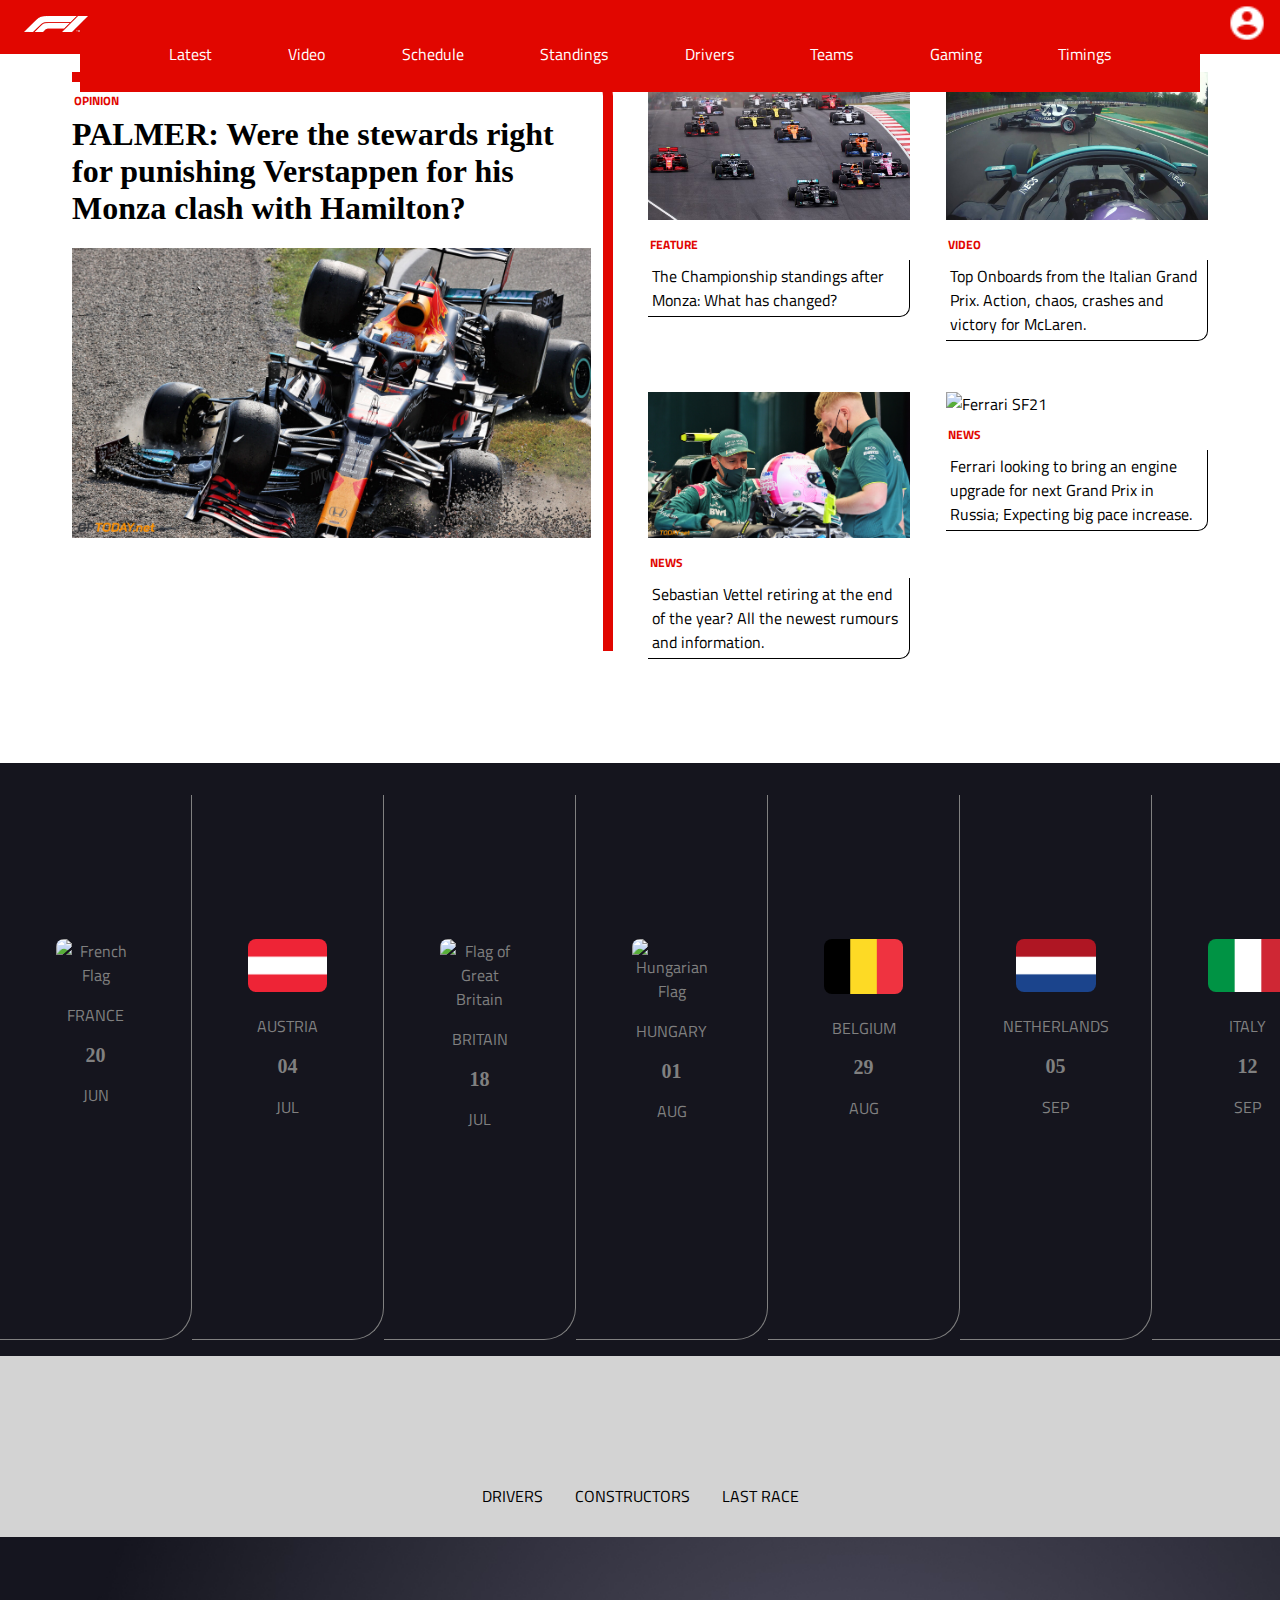
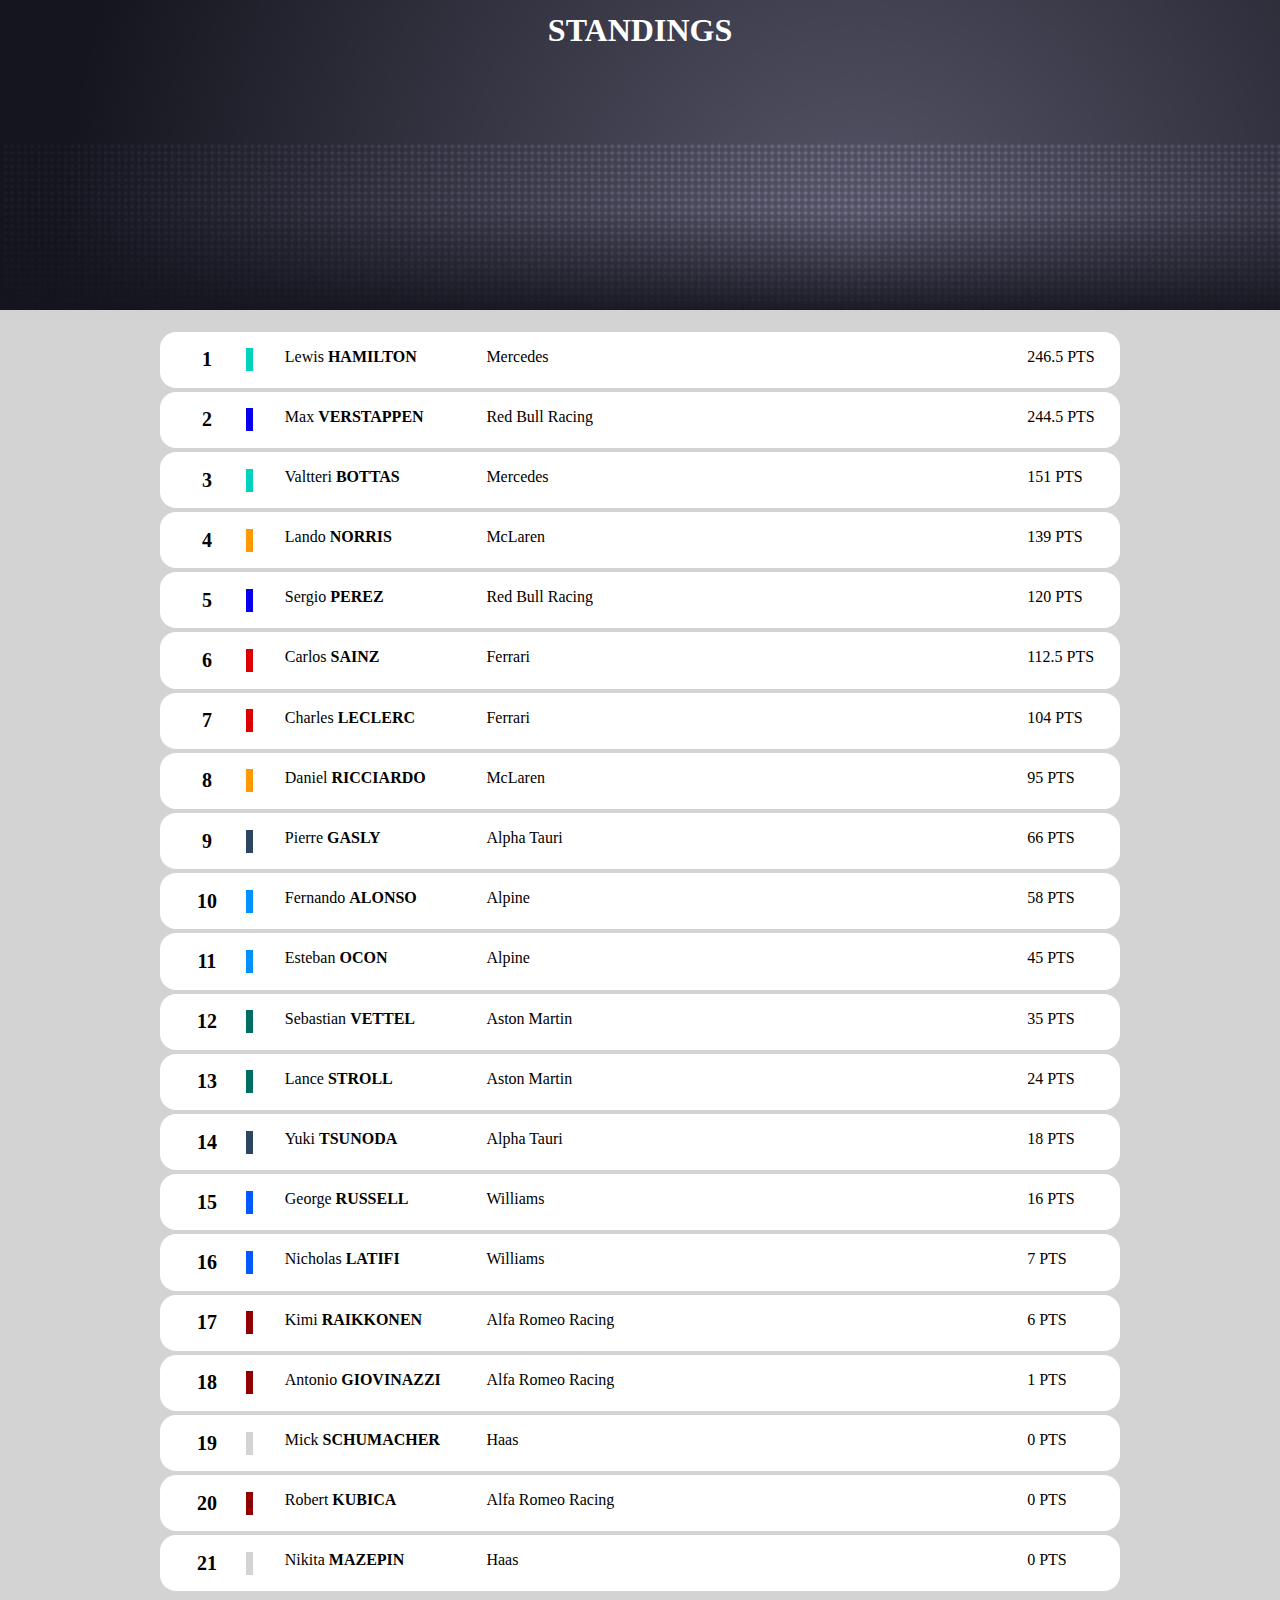
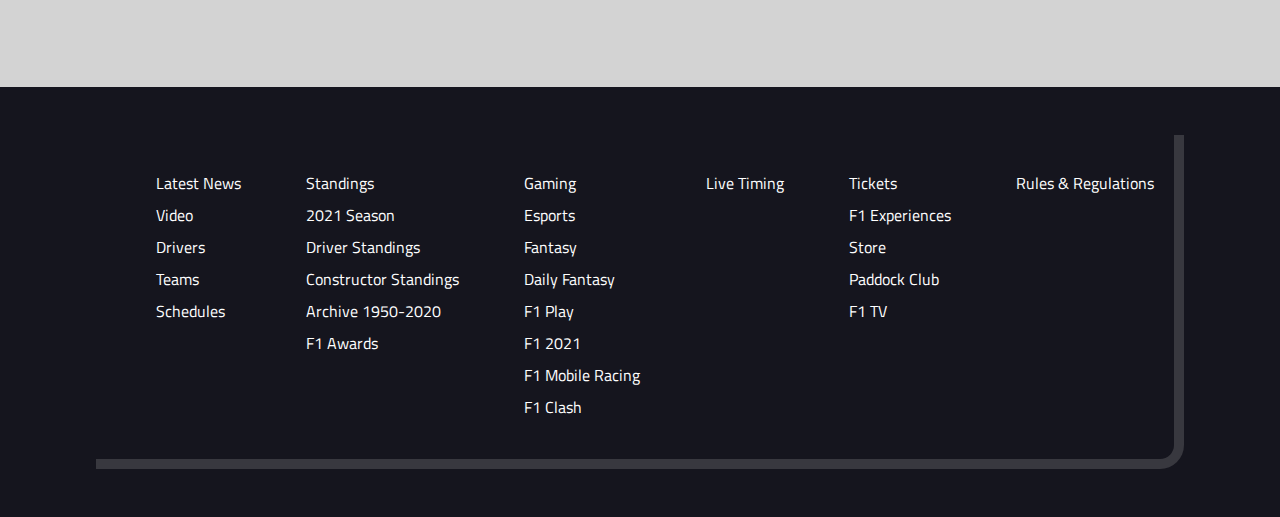
==== commit 7b562113: "Start of second page" ====
--- a/index.html
+++ b/index.html
@@ -10,6 +10,9 @@
 	
 	<link href="styles/style.css" rel="stylesheet">
 	<link rel="icon" type="image/svg+xml" href="images/favicon.svg">
+	<link rel="preconnect" href="https://fonts.googleapis.com">
+	<link rel="preconnect" href="https://fonts.gstatic.com" crossorigin>
+	<link href="https://fonts.googleapis.com/css2?family=Titillium+Web&display=swap" rel="stylesheet">	
 </head>
 
 <header>
@@ -29,7 +32,7 @@
 	</nav>
 	<button><img src="images/sharp_account_circle_white_24dp.png" alt="Account Login Button"></button>	<!-- Bron: https://fonts.google.com/icons -->
 	</header>
-<body>
+<body class="homePage">
 	<section>
 		<article>
 			<h3>OPINION</h3>
@@ -147,7 +150,7 @@
 				<li>CONSTRUCTORS</li>	
 				<li>LAST RACE</li>
 			</ul>
-			<h1>STANDINGS</h1>
+			<h2>STANDINGS</h2>
 			<img src="images/bg.jpg" alt="Background image">		<!-- Bron: https://www.formula1.com/etc/designs/fom-website/images/homepage/standings/bg.jpg -->
 		</div>
 		<ul>
--- a/styles/style.css
+++ b/styles/style.css
@@ -9,6 +9,28 @@
   --f1red: #e10600;
 }
 
+@font-face {
+  font-family: Formula1-Regular;
+  src: url(https://www.formula1.com/etc/designs/fom-website/fonts/F1Regular/Formula1-Regular.ttf);
+}
+
+@font-face {
+  font-family: Formula1-Black;
+  src: url(https://www.formula1.com/etc/designs/fom-website/fonts/F1Black/Formula1-Black.ttf);
+}
+
+@font-face {
+  font-family: Formula1-Wide;
+  src: url(https://www.formula1.com/etc/designs/fom-website/fonts/F1Wide/Formula1-Wide.ttf);
+}
+
+@font-face {
+  font-family: Formula1-Bold;
+  src: url(https://www.formula1.com/etc/designs/fom-website/fonts/F1Bold/Formula1-Bold.ttf);
+}
+
+@import url('https://fonts.googleapis.com/css2?family=Titillium+Web:ital@1&display=swap');
+
 header {
   background-color: var(--f1red);
   color: white;
@@ -27,19 +49,20 @@
 }
 
 body {
-  font-family: sans-serif;
+  font-family: 'Titillium Web', sans-serif;
   margin: 0;
-  background-color: lightgrey;
 }
 
 h1 {
+  font-family: Formula1-Bold;
   font-weight: bold;
   margin-top: 0;
 }
 
 h2 {
+  font-family: Formula1-Wide;
   font-weight: bold;
-  font-size: 1.5em;
+  font-size: 1.25em;
   text-align: center;
 }
 
@@ -48,6 +71,7 @@
   font-size: .75em;
   margin: 2px;
   margin-bottom: 6px;
+  margin-top: .75em;
 
 }
 
@@ -236,10 +260,8 @@
 
   margin: 0;
   margin-top: 5em;
-  margin-bottom: 5em;
   padding: 0em;
   padding-top: 1em;
-  padding-bottom: 1em;
 
   overflow: scroll;
 }
@@ -269,6 +291,7 @@
   border-color: grey;
 
   transition: .2s;
+  cursor: pointer;
 }
 
 section:nth-of-type(2) li:hover {
@@ -291,9 +314,14 @@
   margin-top: 0em;
 }
 
-/* section:nth-of-type(3) {} */
-
-section:nth-of-type(3) h1 {
+section:nth-of-type(3) {
+  background-color: lightgray;
+
+  padding-top: 5em;
+  padding-bottom: 5em;
+}
+
+section:nth-of-type(3)>div>h2 {
   margin: 0em;
   font-size: 2em;
   text-align: center;
@@ -322,7 +350,13 @@
   border-color: var(--f1red);
 }
 
+section:nth-of-type(3)>ul:last-of-type {
+  padding: 0em;
+}
+
 section:nth-of-type(3)>ul:last-of-type li {
+  font-family: Formula1-Regular;
+  font-size: .5em;
   background-color: white;
 
   display: grid;
@@ -355,11 +389,9 @@
   cursor: pointer;
 }
 
-section:nth-of-type(3)>ul:last-of-type li p {
-  padding-top: .5em;
-}
-
-/* VERSCHILLENDE BORDER COLORS VOOR VERSCHILLENDE TEAMS */
+
+
+/* CODE VOOR DE VERSCHILLENDE BORDER COLORS VAN DE VERSCHILLENDE TEAMS BIJ DE STANDINGS */
 
 section:nth-of-type(3)>ul:last-of-type li:first-of-type h2,
 section:nth-of-type(3)>ul:last-of-type li:nth-of-type(3) h2 {
@@ -414,6 +446,7 @@
 
 
 b {
+  font-family: Formula1-Bold;
   text-transform: uppercase;
 }
 
@@ -432,7 +465,6 @@
   padding: 2em;
   padding-left: 5em;
   padding-right: 5em;
-  margin-top: 3em;
 }
 
 footer>section {
@@ -461,9 +493,118 @@
 
 /* CODE VOOR DE TWEEDE HTML PAGINA, OVER DE DRIVERS */
 
-.driversPage h1 {
+body.driversPage {
+  margin: 0em;
+  margin-top: 6em;
+}
+
+body.driversPage h1 {
+  font-family: Formula1-Black;
   font-size: 3em;
-}
+
+  padding-top: .5em;
+  padding-right: 8em;
+
+  border-top: solid .2em;
+  border-right: solid .2em;
+  border-top-right-radius: .65em;
+}
+
+body.driversPage p {
+  max-width: 40em;
+}
+
+body.driversPage>section {
+  display: block;
+  margin: 2em;
+}
+
+body.driversPage>section>ul {
+  display: grid;
+  grid-template-columns: 1fr 1fr 1fr 1fr;
+
+  margin: 0em;
+  padding: 0em;
+}
+
+body.driversPage>section>ul>li {
+  margin: .75em;
+  margin-top: 1.25em;
+  padding: 1em;
+
+  border-top: solid .1em;
+  border-right: solid .1em;
+  border-top-right-radius: .65em;
+
+  transition: .2s;
+}
+
+body.driversPage>section>ul>li>div {
+  display: flex;
+  flex-direction: row;
+  justify-content: space-between;
+
+  border-bottom: solid .01em;
+}
+
+body.driversPage>section>ul>li>div:first-of-type>p {
+  font-family: Formula1-Wide;
+}
+
+body.driversPage>section>ul>li>div:nth-of-type(2)>p {
+  font-size: 1.2em;
+
+  border-left: solid .2em turquoise;
+  padding: 0em;
+  padding-left: 1em;
+}
+
+body.driversPage>section>ul>li>div:nth-of-type(2)>img {
+  margin-top: .5em;
+  margin-bottom: .5em;
+  border: solid .1em;
+}
+
+body.driversPage>section>ul>li>p {
+  margin-bottom: 0em;
+}
+
+body.driversPage>section>ul>li>div:nth-of-type(3) {
+  border: none;
+  display: flex;
+  justify-content: left;
+
+  background-image: linear-gradient(white, grey);
+}
+
+body.driversPage>section>ul>li>div:nth-of-type(3)>img:first-of-type {
+  width: 6em;
+  height: 3em;
+  margin-top: 10em;
+  margin-right: 1em;
+
+  background-color: white;
+
+  border-radius: 0em;
+  border-top-right-radius: 1em;
+}
+
+body.driversPage>section>ul>li>div:nth-of-type(3)>img:last-of-type {
+  max-width: 14em;
+  text-align: center;
+
+}
+
+
+/* CODE VOOR HET VERANDEREN NAAR DE VERSCHILLENDE BORDER COLORS VAN VERSCHILLENDE TEAMS BIJ HET 'DRIVERS' OVERZICHT */
+
+body.driversPage>section>ul>li:first-of-type:hover {
+  border-color: #00d2be;
+
+  padding-top: 2em;
+  margin-top: .25em;
+}
+
 
 /* CODE VOOR WANNEER HET SCHERM GROTER DAN 56EM WORDT */
 
@@ -506,7 +647,7 @@
     border-bottom-right-radius: 0em;
   }
 
-  body>section:first-of-type {
+  body.homePage>section:first-of-type {
     grid-template-columns: 2fr 1fr 1fr;
     margin: 4em;
   }
@@ -521,11 +662,12 @@
   }
 
   section:nth-of-type(3)>ul:last-of-type {
-    margin-left: 10em;
-    margin-right: 10em;
+    margin-left: 8em;
+    margin-right: 8em;
   }
 
   section:nth-of-type(3)>ul:last-of-type li {
     grid-template-columns: 1fr 2fr 6fr 1fr;
+    font-size: 1em;
   }
 }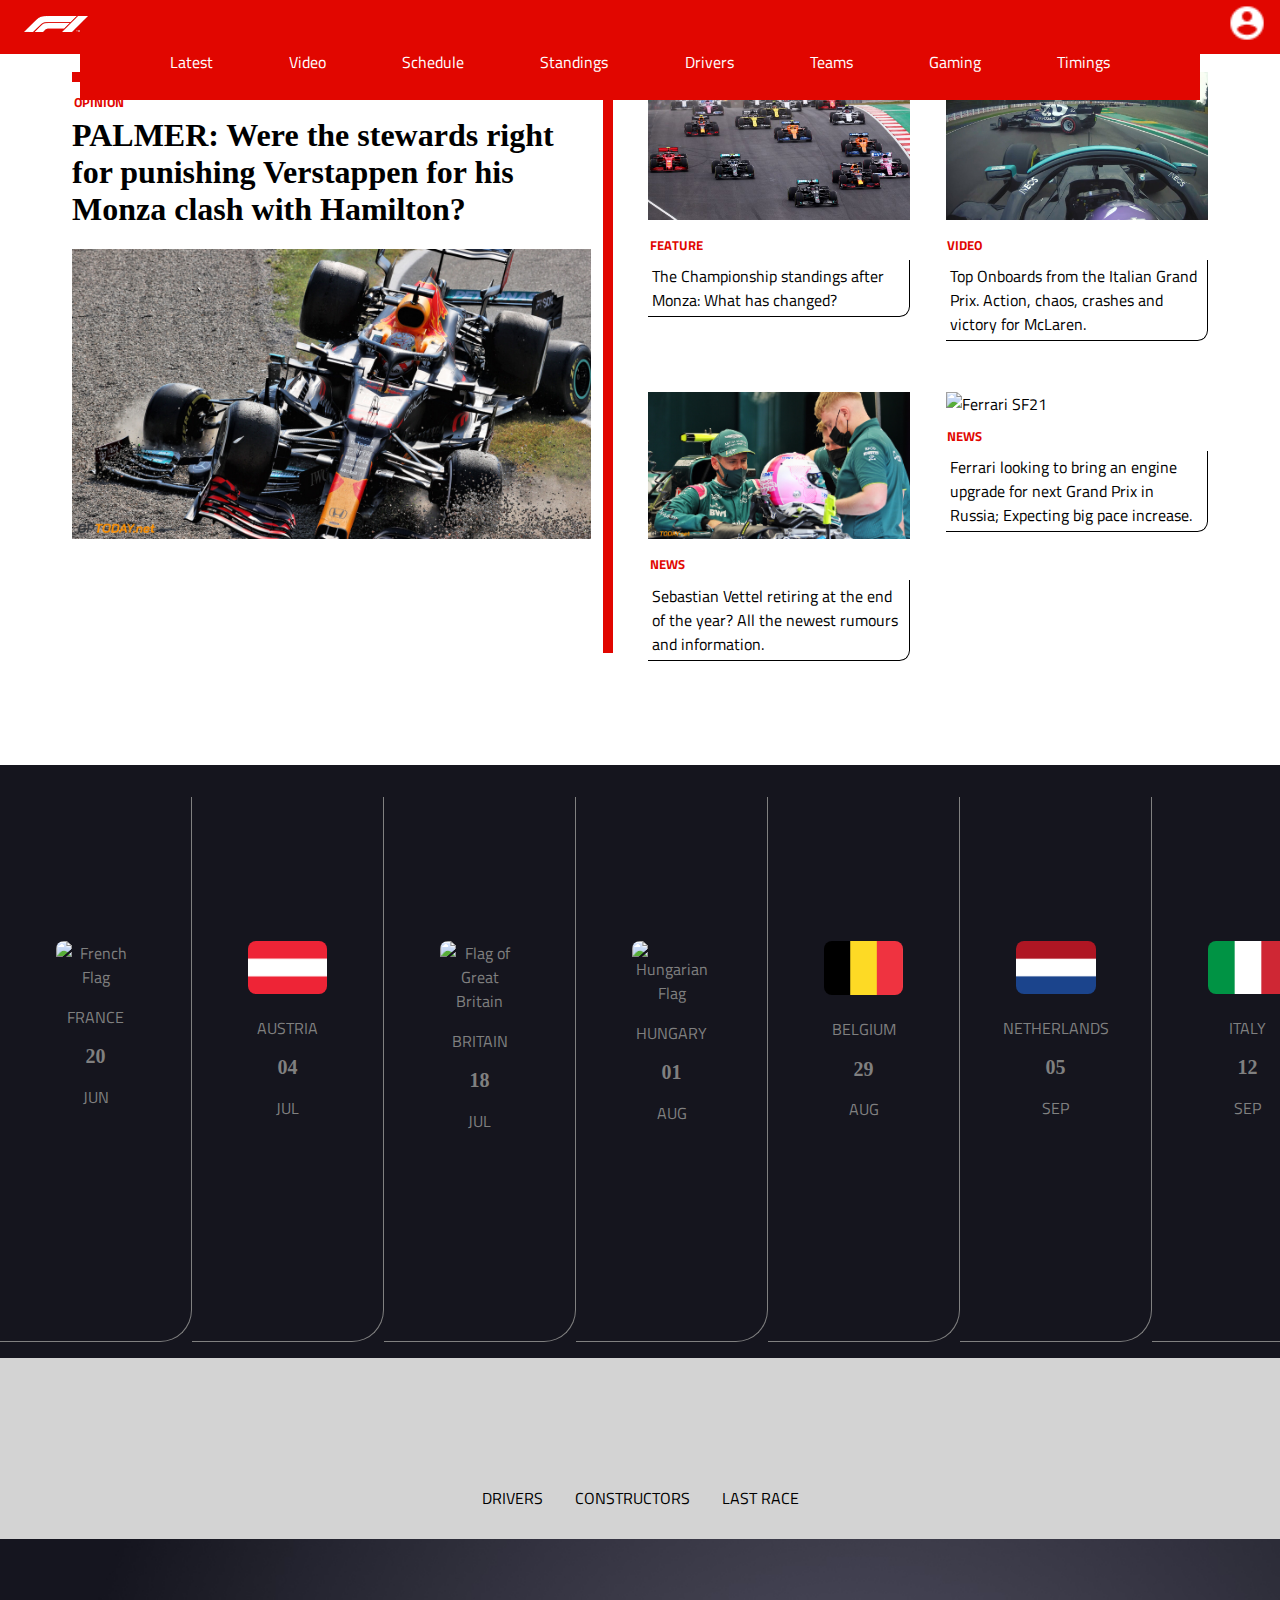
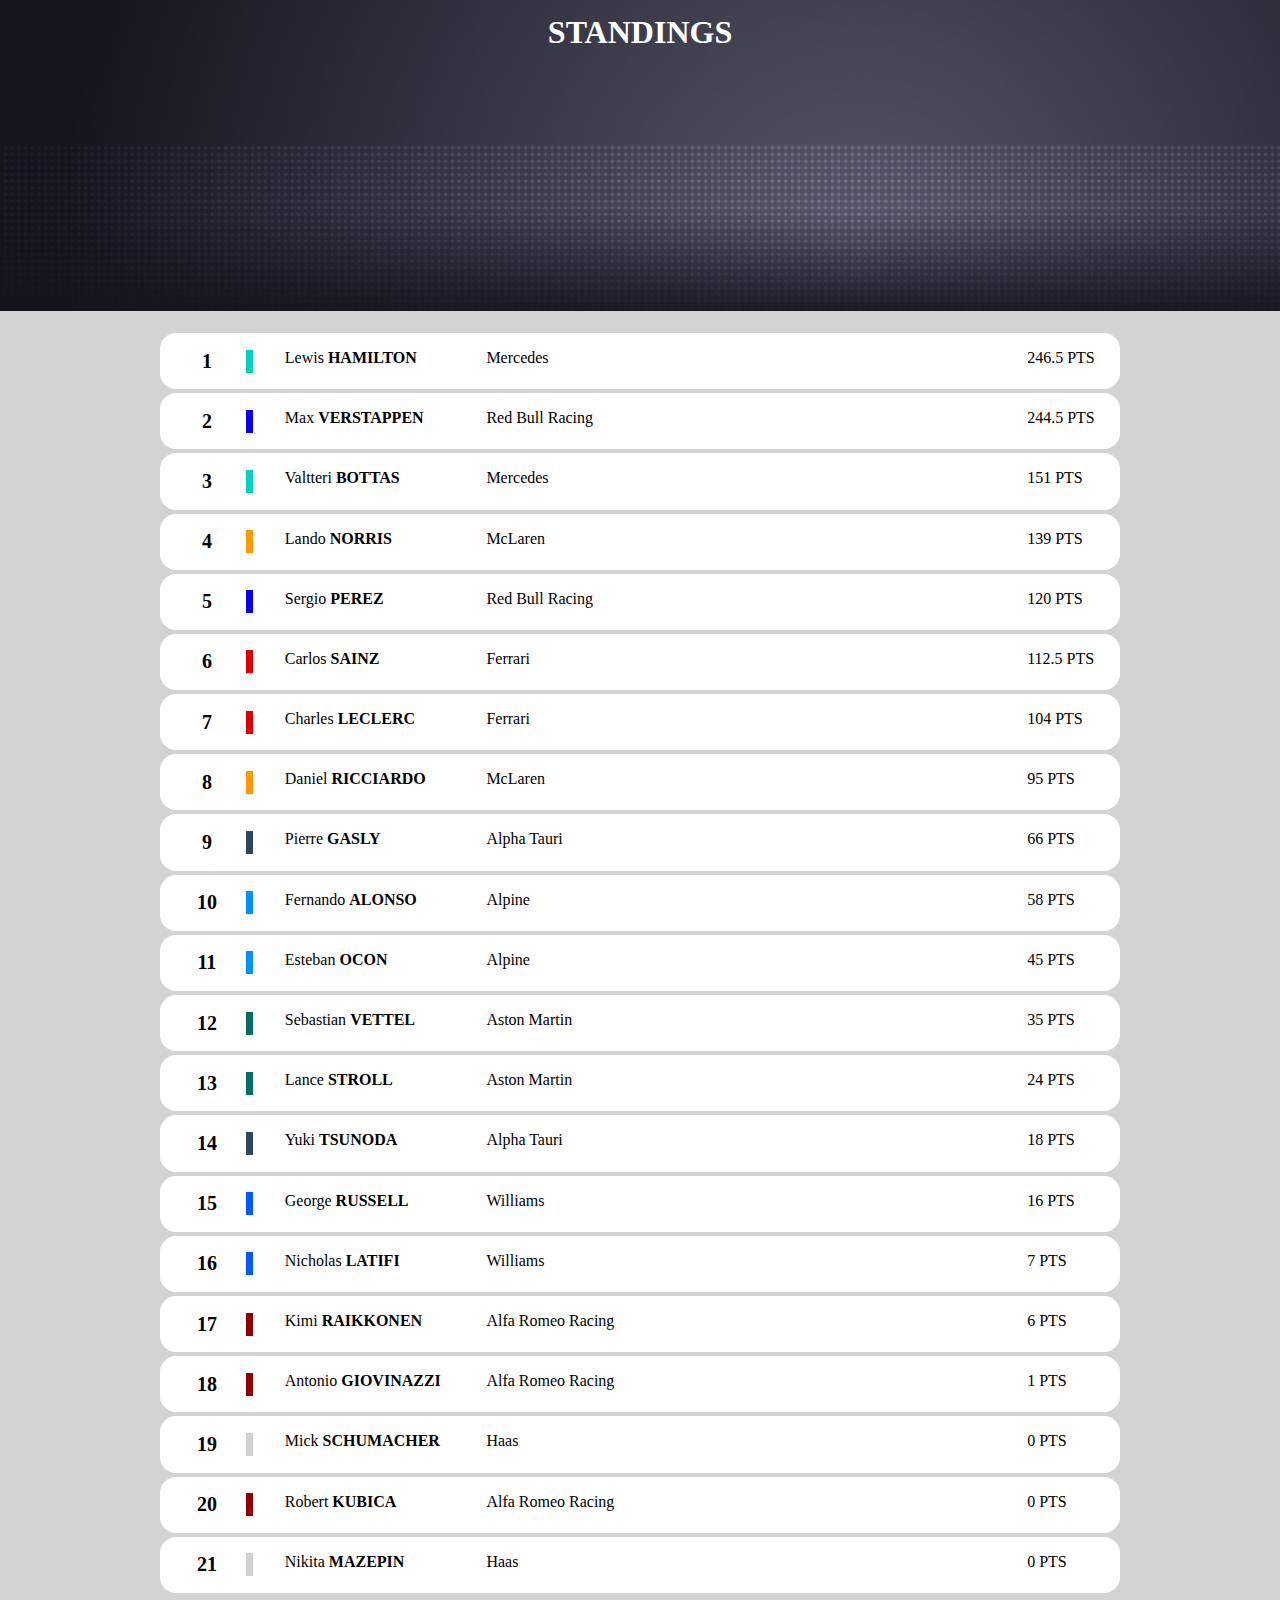
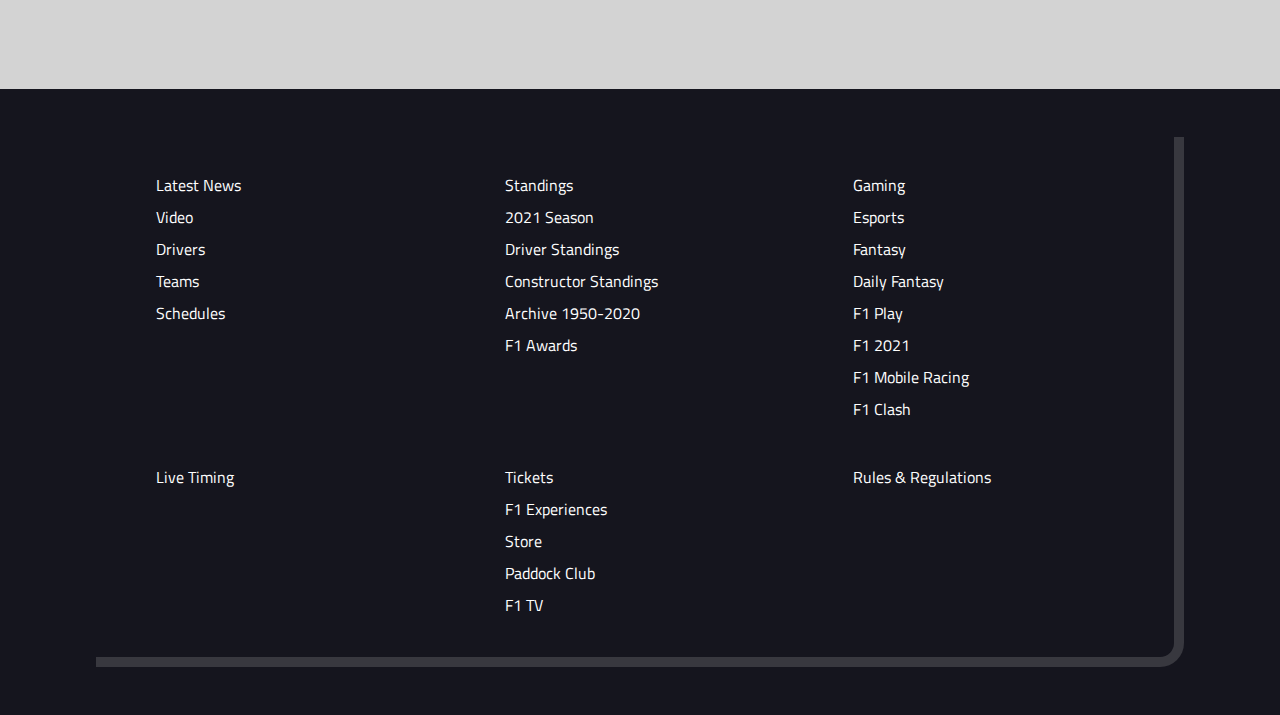
==== commit 5308d07f: "Finished both pages" ====
--- a/index.html
+++ b/index.html
@@ -6,7 +6,7 @@
 	<meta name="author" content="jouw naam">
 	<meta name="viewport" content="width=device-width, initial-scale=1">
 	
-	<title>Howdy FED2122</title>
+	<title>Formula 1</title>
 	
 	<link href="styles/style.css" rel="stylesheet">
 	<link rel="icon" type="image/svg+xml" href="images/favicon.svg">
@@ -16,7 +16,7 @@
 </head>
 
 <header>
-	<a href="index.html"><img src="images/logo.png" alt="F1 Logo"></a>	<!-- Bron: https://www.gran-turismo.com/nl/gtsport/user/profile/1694123/gallery/all/decal/1694123/4899991239217120768 -->
+	<a href="drivers.html"><img src="images/logo.png" alt="F1 Logo"></a>	<!-- Bron: https://www.gran-turismo.com/nl/gtsport/user/profile/1694123/gallery/all/decal/1694123/4899991239217120768 -->
 	<nav> 
 		<button><img src="images/sharp_segment_white_24dp.png" alt="Menu Button"></button>	<!-- Bron: https://fonts.google.com/icons -->
 		<ul>
--- a/styles/style.css
+++ b/styles/style.css
@@ -9,6 +9,8 @@
   --f1red: #e10600;
 }
 
+/* GEIMPORTEERDE FONTS OM TE GEBRUIKEN */
+
 @font-face {
   font-family: Formula1-Regular;
   src: url(https://www.formula1.com/etc/designs/fom-website/fonts/F1Regular/Formula1-Regular.ttf);
@@ -68,9 +70,9 @@
 
 h3 {
   color: var(--f1red);
-  font-size: .75em;
-  margin: 2px;
-  margin-bottom: 6px;
+  font-size: .8em;
+  margin: .125em;
+  margin-bottom: .4em;
   margin-top: .75em;
 
 }
@@ -78,6 +80,14 @@
 div {
   overflow: hidden;
 }
+
+
+
+
+
+
+
+/* CODE VOOR DE HEADER EN NAV */
 
 header a:first-of-type {
   order: 1;
@@ -131,10 +141,10 @@
   align-items: center;
   padding: 2em;
   position: fixed;
-  top: 0px;
-  left: 0px;
-  right: 0px;
-  bottom: 0px;
+  top: 0em;
+  left: 0em;
+  right: 0em;
+  bottom: 0em;
   transform: translateX(calc(-100%));
 
   background-color: var(--f1red);
@@ -149,7 +159,7 @@
   border-color: white;
   border-bottom-right-radius: 1em;
 
-  padding: 1.25em;
+  padding: 1.15em;
   margin-bottom: 1.25em;
 
   transition: 0.25s;
@@ -172,23 +182,24 @@
 
 
 
+
+
+
+
+/* CODE VOOR DE EERSTE SECTION, HET NIEUWSOVERZICHT */
+
 body>section:first-of-type {
   position: relative;
   max-width: 100%;
-  margin-top: 6em;
+  margin-top: 8em;
 
   display: grid;
   grid-template-columns: 1fr 1fr;
   grid-gap: 1.2em;
 }
 
-.usa {
-  transition: 1s;
-  transform: translateX(-23em);
-}
-
 article {
-  margin: 8px;
+  margin: .5em;
   overflow: hidden;
 }
 
@@ -202,7 +213,7 @@
   grid-column: span 2;
 
   margin-bottom: 2em;
-  padding-right: 12px;
+  padding-right: .75em;
 }
 
 article img {
@@ -225,31 +236,26 @@
 }
 
 article>p {
-  padding: 4px;
-  margin-top: 4px;
+  padding: .25em;
+  margin-top: .25em;
 
   border: solid;
   border-left: hidden;
   border-top: hidden;
-  border-bottom-right-radius: 10px;
-  border-width: 1px;
-}
-
-section button {
-  position: absolute;
-  left: 185px;
-  top: 75px;
-}
-
-
-
-
-
-
-
-
-
-
+  border-bottom-right-radius: .65em;
+  border-width: .1em;
+}
+
+
+
+
+
+
+
+
+
+
+/* CODE VOOR DE TWEEDE SECTION, DE SCHEDULE */
 
 section:nth-of-type(2) {
   background-color: #15151e;
@@ -305,8 +311,16 @@
 }
 
 .russia {
-  transform: translateX(-36em);
-}
+  transform: translateX(-40em);
+}
+
+
+
+
+
+
+
+/* CODE VOOR DE DERDE SECTION, DE STANDINGS */
 
 section:nth-of-type(3) img {
   width: 100%;
@@ -374,14 +388,6 @@
   transition: .3s;
 }
 
-/* section:nth-of-type(3)>ul:last-of-type li p:last-of-type {
-  background-color: lightgrey;
-  padding: .5em;
-  padding-left: 1em;
-  padding-right: 1em;
-  border-radius: 1em;
-} */
-
 section:nth-of-type(3)>ul:last-of-type li:hover {
   background-color: #15151e;
   color: white;
@@ -391,54 +397,67 @@
 
 
 
+
+
+
 /* CODE VOOR DE VERSCHILLENDE BORDER COLORS VAN DE VERSCHILLENDE TEAMS BIJ DE STANDINGS */
 
+/* Mercedes */
 section:nth-of-type(3)>ul:last-of-type li:first-of-type h2,
 section:nth-of-type(3)>ul:last-of-type li:nth-of-type(3) h2 {
   border-right: solid .35em #00d2be;
 }
 
+/* Red Bull Racing */
 section:nth-of-type(3)>ul:last-of-type li:nth-of-type(2) h2,
 section:nth-of-type(3)>ul:last-of-type li:nth-of-type(5) h2 {
   border-right: solid .35em #0600ef;
 }
 
+/* McLaren */
 section:nth-of-type(3)>ul:last-of-type li:nth-of-type(4) h2,
 section:nth-of-type(3)>ul:last-of-type li:nth-of-type(8) h2 {
   border-right: solid .35em #FF9800;
 }
 
+/* Ferrari */
 section:nth-of-type(3)>ul:last-of-type li:nth-of-type(6) h2,
 section:nth-of-type(3)>ul:last-of-type li:nth-of-type(7) h2 {
   border-right: solid .35em #dc0000;
 }
 
+/* Alpha Tauri */
 section:nth-of-type(3)>ul:last-of-type li:nth-of-type(9) h2,
 section:nth-of-type(3)>ul:last-of-type li:nth-of-type(14) h2 {
   border-right: solid .35em #2b4562;
 }
 
+/* Alpine */
 section:nth-of-type(3)>ul:last-of-type li:nth-of-type(10) h2,
 section:nth-of-type(3)>ul:last-of-type li:nth-of-type(11) h2 {
   border-right: solid .35em #0090ff;
 }
 
+/* Aston Martin */
 section:nth-of-type(3)>ul:last-of-type li:nth-of-type(12) h2,
 section:nth-of-type(3)>ul:last-of-type li:nth-of-type(13) h2 {
   border-right: solid .35em #006f62;
 }
 
+/* Williams */
 section:nth-of-type(3)>ul:last-of-type li:nth-of-type(15) h2,
 section:nth-of-type(3)>ul:last-of-type li:nth-of-type(16) h2 {
   border-right: solid .35em #005aff;
 }
 
+/* Alfa Romeo */
 section:nth-of-type(3)>ul:last-of-type li:nth-of-type(17) h2,
 section:nth-of-type(3)>ul:last-of-type li:nth-of-type(18) h2,
 section:nth-of-type(3)>ul:last-of-type li:nth-of-type(20) h2 {
   border-right: solid .35em #900000;
 }
 
+/* Haas */
 section:nth-of-type(3)>ul:last-of-type li:nth-of-type(19) h2,
 section:nth-of-type(3)>ul:last-of-type li:nth-of-type(21) h2 {
   border-right: solid .35em lightgrey;
@@ -456,6 +475,8 @@
 
 
 
+
+
 /* CODE VOOR DE FOOTER */
 
 footer {
@@ -468,9 +489,8 @@
 }
 
 footer>section {
-  display: flex;
-  flex-direction: row;
-  justify-content: space-between;
+  display: grid;
+  grid-template-columns: 1fr;
 
   margin: 1em;
   padding: 1em;
@@ -491,6 +511,16 @@
   border-bottom-color: var(--f1red);
 }
 
+
+
+
+
+
+
+
+
+
+
 /* CODE VOOR DE TWEEDE HTML PAGINA, OVER DE DRIVERS */
 
 body.driversPage {
@@ -521,7 +551,7 @@
 
 body.driversPage>section>ul {
   display: grid;
-  grid-template-columns: 1fr 1fr 1fr 1fr;
+  grid-template-columns: 1fr;
 
   margin: 0em;
   padding: 0em;
@@ -537,6 +567,12 @@
   border-top-right-radius: .65em;
 
   transition: .2s;
+  cursor: pointer;
+}
+
+body.driversPage>section>ul>li:nth-of-type(18),
+body.driversPage>section>ul>li:nth-of-type(19) {
+  font-size: .95em;
 }
 
 body.driversPage>section>ul>li>div {
@@ -551,13 +587,6 @@
   font-family: Formula1-Wide;
 }
 
-body.driversPage>section>ul>li>div:nth-of-type(2)>p {
-  font-size: 1.2em;
-
-  border-left: solid .2em turquoise;
-  padding: 0em;
-  padding-left: 1em;
-}
 
 body.driversPage>section>ul>li>div:nth-of-type(2)>img {
   margin-top: .5em;
@@ -592,18 +621,185 @@
 body.driversPage>section>ul>li>div:nth-of-type(3)>img:last-of-type {
   max-width: 14em;
   text-align: center;
-
-}
+}
+
+body.driversPage>section>ul>li>div:nth-of-type(2)>p {
+  font-size: 1.2em;
+
+  border-left: solid .3em #00d2be;
+  padding: 0em;
+  padding-left: .5em;
+}
+
+
+
+
+
+
+
+
+/* CODE VOOR DE VERSCHILLENDE BORDER COLORS VOOR DE BIJBEHORDENDE TEAMS */
+
+/* Red Bull Racing */
+body.driversPage>section>ul>li:nth-of-type(2)>div:nth-of-type(2)>p,
+body.driversPage>section>ul>li:nth-of-type(5)>div:nth-of-type(2)>p {
+  border-color: #0600ef;
+}
+
+/* McLaren */
+body.driversPage>section>ul>li:nth-of-type(4)>div:nth-of-type(2)>p,
+body.driversPage>section>ul>li:nth-of-type(8)>div:nth-of-type(2)>p {
+  border-color: #FF9800;
+}
+
+/* Ferrari */
+body.driversPage>section>ul>li:nth-of-type(6)>div:nth-of-type(2)>p,
+body.driversPage>section>ul>li:nth-of-type(7)>div:nth-of-type(2)>p {
+  border-color: #dc0000;
+}
+
+/* Alpha Tauri */
+body.driversPage>section>ul>li:nth-of-type(9)>div:nth-of-type(2)>p,
+body.driversPage>section>ul>li:nth-of-type(14)>div:nth-of-type(2)>p {
+  border-color: #2b4562;
+}
+
+/* Alpine */
+body.driversPage>section>ul>li:nth-of-type(10)>div:nth-of-type(2)>p,
+body.driversPage>section>ul>li:nth-of-type(11)>div:nth-of-type(2)>p {
+  border-color: #0090ff;
+}
+
+/* Aston Martin */
+body.driversPage>section>ul>li:nth-of-type(12)>div:nth-of-type(2)>p,
+body.driversPage>section>ul>li:nth-of-type(13)>div:nth-of-type(2)>p {
+  border-color: #006f62;
+}
+
+/* Williams */
+body.driversPage>section>ul>li:nth-of-type(15)>div:nth-of-type(2)>p,
+body.driversPage>section>ul>li:nth-of-type(16)>div:nth-of-type(2)>p {
+  border-color: #005aff;
+}
+
+/* Alfa Romeo */
+body.driversPage>section>ul>li:nth-of-type(17)>div:nth-of-type(2)>p,
+body.driversPage>section>ul>li:nth-of-type(18)>div:nth-of-type(2)>p,
+body.driversPage>section>ul>li:nth-of-type(20)>div:nth-of-type(2)>p {
+  border-color: #900000;
+}
+
+/* Haas */
+body.driversPage>section>ul>li:nth-of-type(19)>div:nth-of-type(2)>p,
+body.driversPage>section>ul>li:nth-of-type(21)>div:nth-of-type(2)>p {
+  border-color: lightgrey;
+}
+
+
+
+
+
 
 
 /* CODE VOOR HET VERANDEREN NAAR DE VERSCHILLENDE BORDER COLORS VAN VERSCHILLENDE TEAMS BIJ HET 'DRIVERS' OVERZICHT */
 
-body.driversPage>section>ul>li:first-of-type:hover {
+/* Mercedes */
+body.driversPage>section>ul>li:first-of-type:hover,
+body.driversPage>section>ul>li:nth-of-type(3):hover {
   border-color: #00d2be;
 
   padding-top: 2em;
   margin-top: .25em;
 }
+
+/* Red Bull Racing */
+body.driversPage>section>ul>li:nth-of-type(2):hover,
+body.driversPage>section>ul>li:nth-of-type(5):hover {
+  border-color: #0600ef;
+
+  padding-top: 2em;
+  margin-top: .25em;
+}
+
+/* McLaren */
+body.driversPage>section>ul>li:nth-of-type(4):hover,
+body.driversPage>section>ul>li:nth-of-type(8):hover {
+  border-color: #FF9800;
+
+  padding-top: 2em;
+  margin-top: .25em;
+}
+
+/* Ferrari */
+body.driversPage>section>ul>li:nth-of-type(6):hover,
+body.driversPage>section>ul>li:nth-of-type(7):hover {
+  border-color: #dc0000;
+
+  padding-top: 2em;
+  margin-top: .25em;
+}
+
+/* Alpha Tauri */
+body.driversPage>section>ul>li:nth-of-type(9):hover,
+body.driversPage>section>ul>li:nth-of-type(14):hover {
+  border-color: #2b4562;
+
+  padding-top: 2em;
+  margin-top: .25em;
+}
+
+/* Alpine */
+body.driversPage>section>ul>li:nth-of-type(10):hover,
+body.driversPage>section>ul>li:nth-of-type(11):hover {
+  border-color: #0090ff;
+
+  padding-top: 2em;
+  margin-top: .25em;
+}
+
+/* Aston Martin */
+body.driversPage>section>ul>li:nth-of-type(12):hover,
+body.driversPage>section>ul>li:nth-of-type(13):hover {
+  border-color: #006f62;
+
+  padding-top: 2em;
+  margin-top: .25em;
+}
+
+/* Williams */
+body.driversPage>section>ul>li:nth-of-type(15):hover,
+body.driversPage>section>ul>li:nth-of-type(16):hover {
+  border-color: #005aff;
+
+  padding-top: 2em;
+  margin-top: .25em;
+}
+
+/* Alfa Romeo */
+body.driversPage>section>ul>li:nth-of-type(17):hover,
+body.driversPage>section>ul>li:nth-of-type(18):hover,
+body.driversPage>section>ul>li:nth-of-type(20):hover {
+  border-color: #900000;
+
+  padding-top: 2em;
+  margin-top: .25em;
+}
+
+/* Haas */
+body.driversPage>section>ul>li:nth-of-type(19):hover,
+body.driversPage>section>ul>li:nth-of-type(21):hover {
+  border-color: lightgrey;
+
+  padding-top: 2em;
+  margin-top: .25em;
+}
+
+
+
+
+
+
+
 
 
 /* CODE VOOR WANNEER HET SCHERM GROTER DAN 56EM WORDT */
@@ -632,8 +828,6 @@
     padding-bottom: 0;
     padding-top: 1.5em;
 
-    transform: translateY(-.5em);
-
   }
 
   header a:first-of-type {
@@ -670,4 +864,53 @@
     grid-template-columns: 1fr 2fr 6fr 1fr;
     font-size: 1em;
   }
+
+  body.driversPage>section>ul {
+    grid-template-columns: 1fr 1fr;
+  }
+
+  footer>section {
+    grid-template-columns: 1fr 1fr;
+  }
+}
+
+
+
+
+
+
+
+
+
+
+/* CODE VOOR WANNEER HET SCHERM GROTER DAN 70EM WORDT */
+
+@media (min-width: 70em) {
+  body.driversPage>section>ul {
+    grid-template-columns: 1fr 1fr 1fr;
+  }
+
+  footer>section {
+    grid-template-columns: 1fr 1fr 1fr;
+  }
+}
+
+
+
+
+
+
+
+
+
+/* CODE VOOR WANNEER HET SCHERM GROTER DAN 92EM WORDT */
+
+@media (min-width: 92em) {
+  body.driversPage>section>ul {
+    grid-template-columns: 1fr 1fr 1fr 1fr;
+  }
+
+  footer>section {
+    grid-template-columns: repeat(6, 1fr);
+  }
 }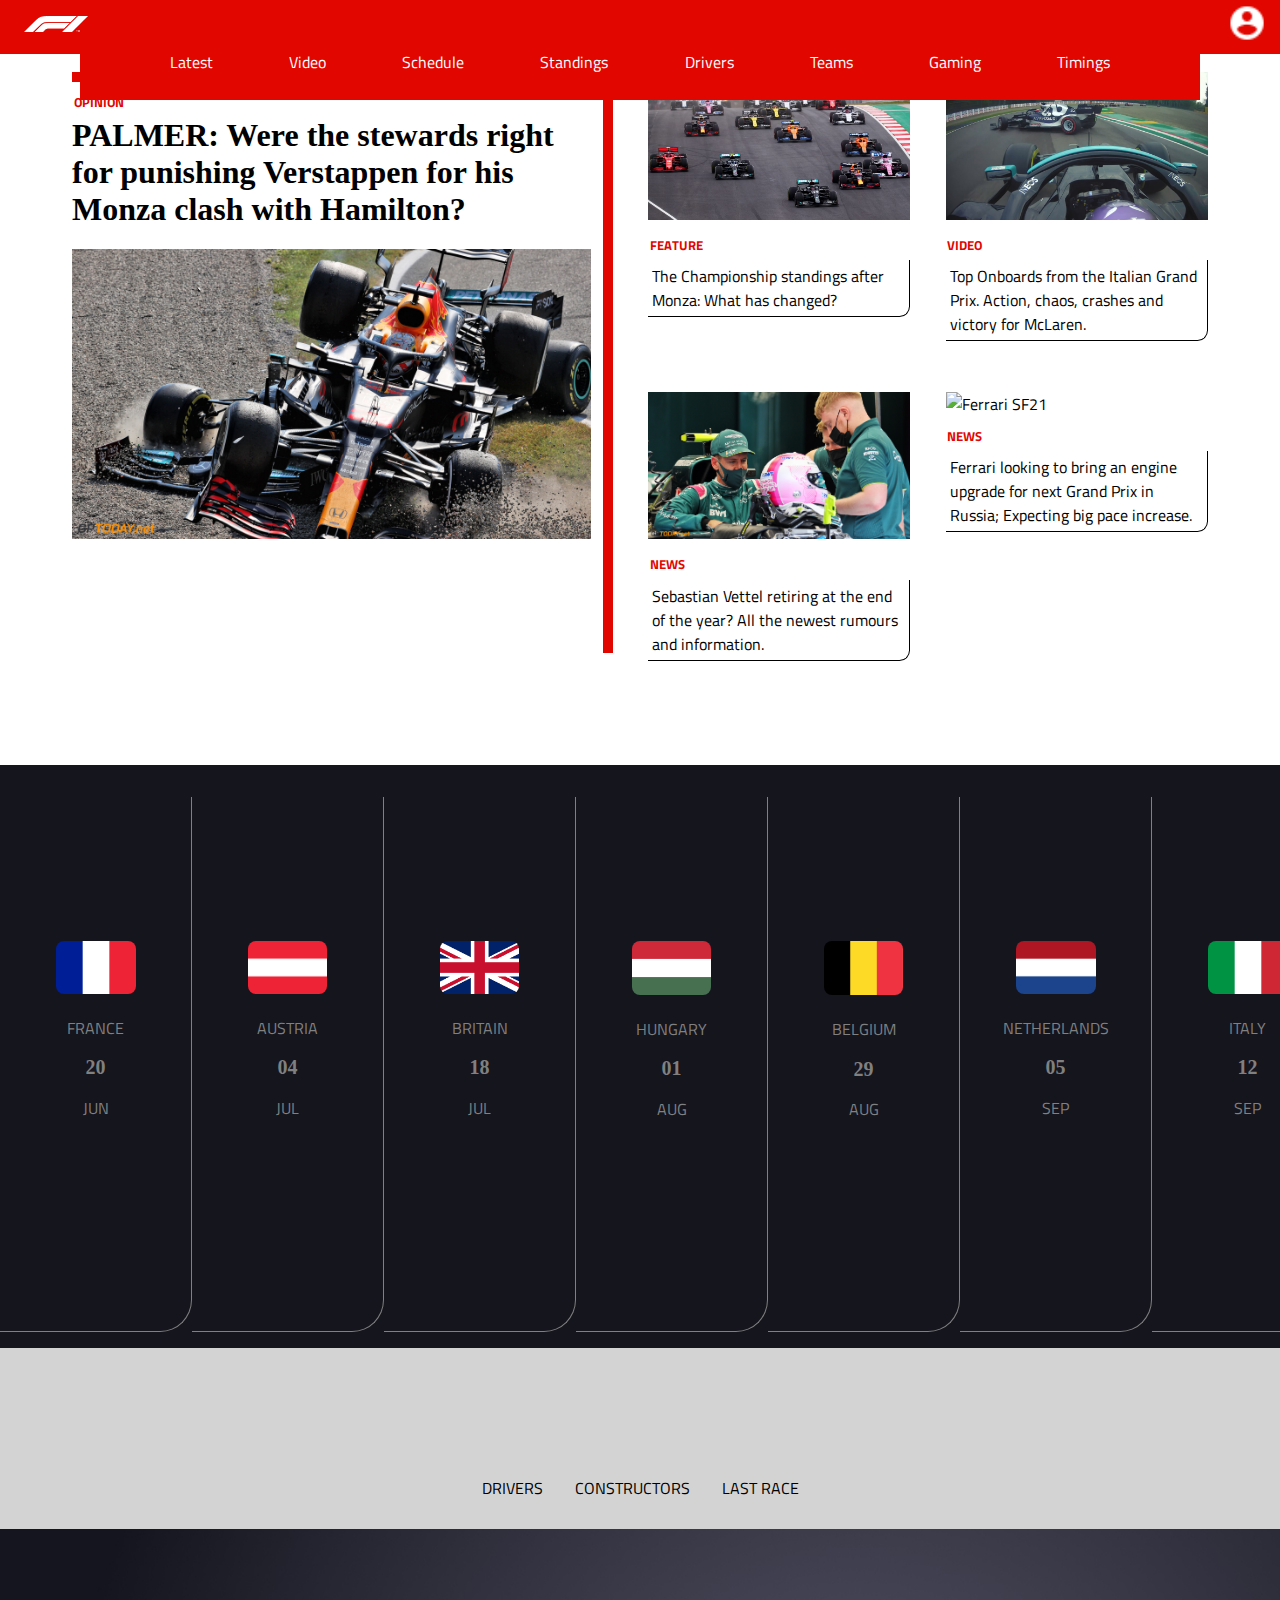
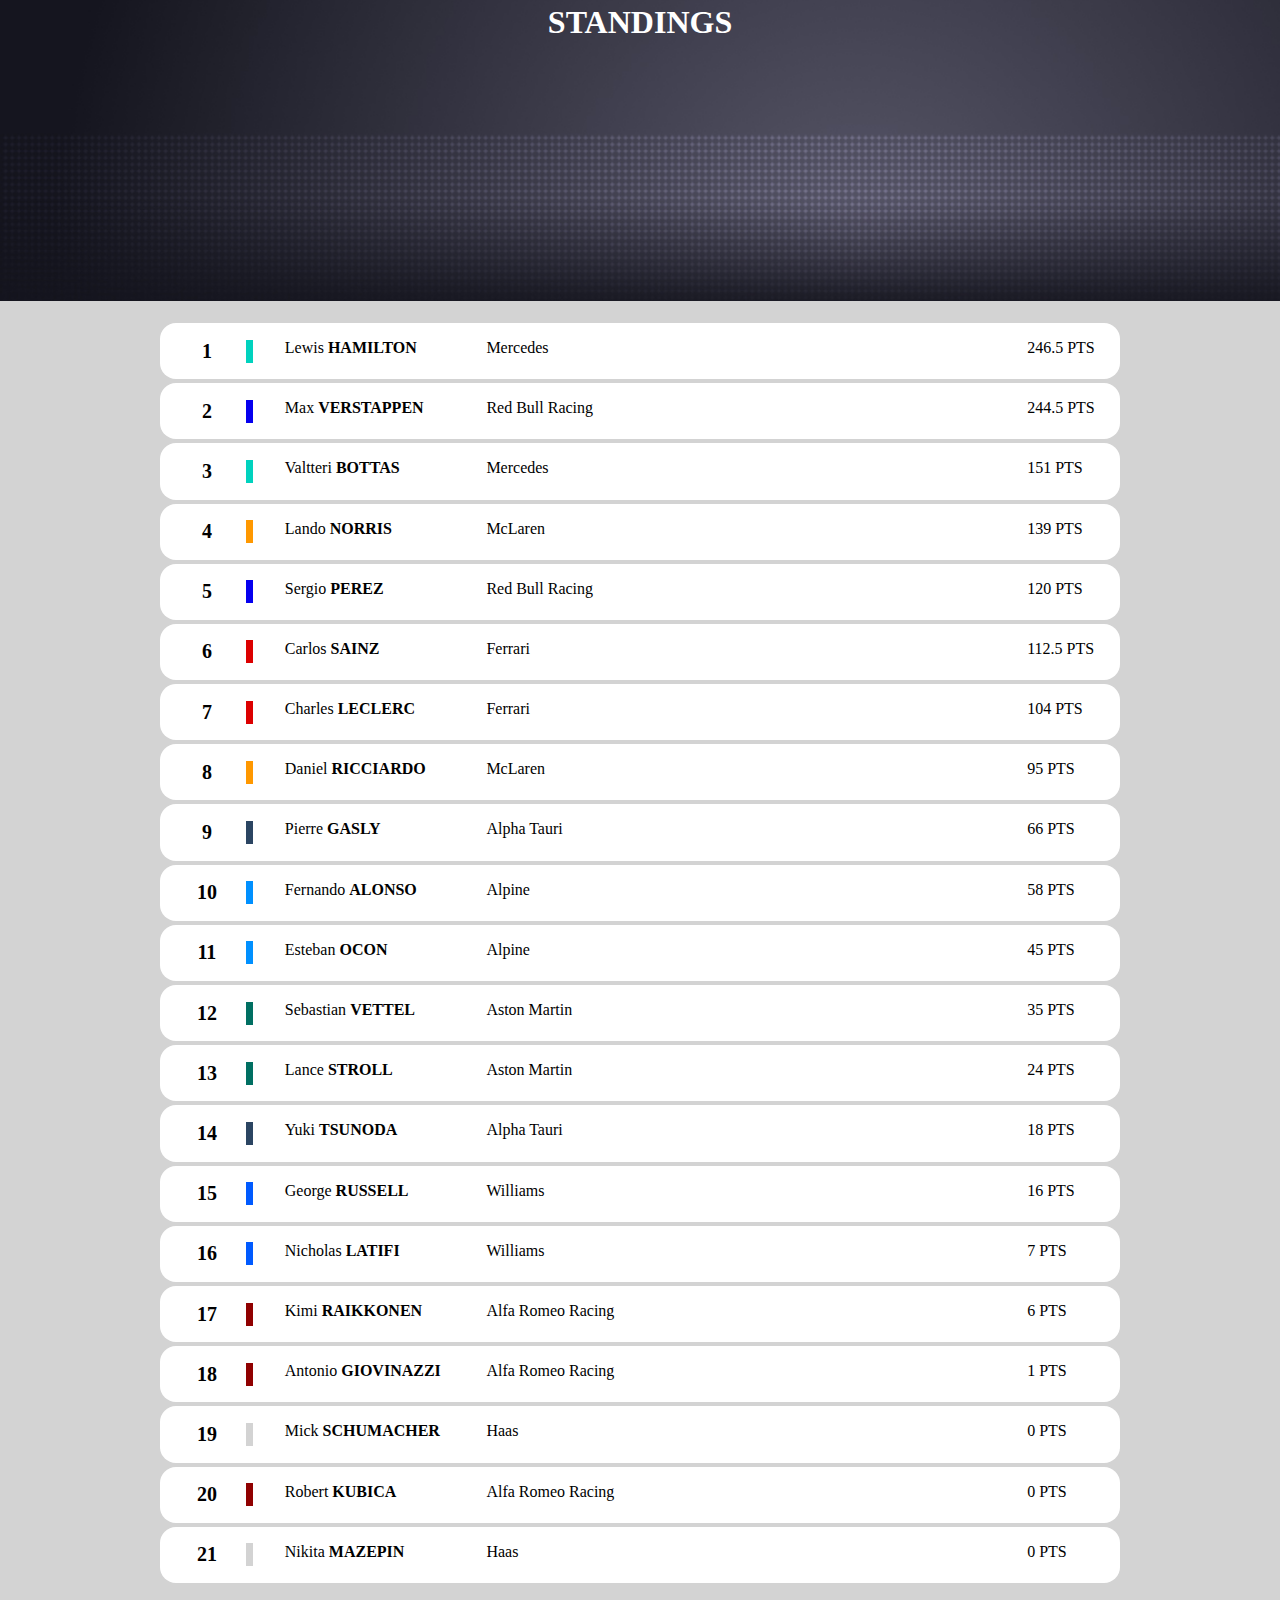
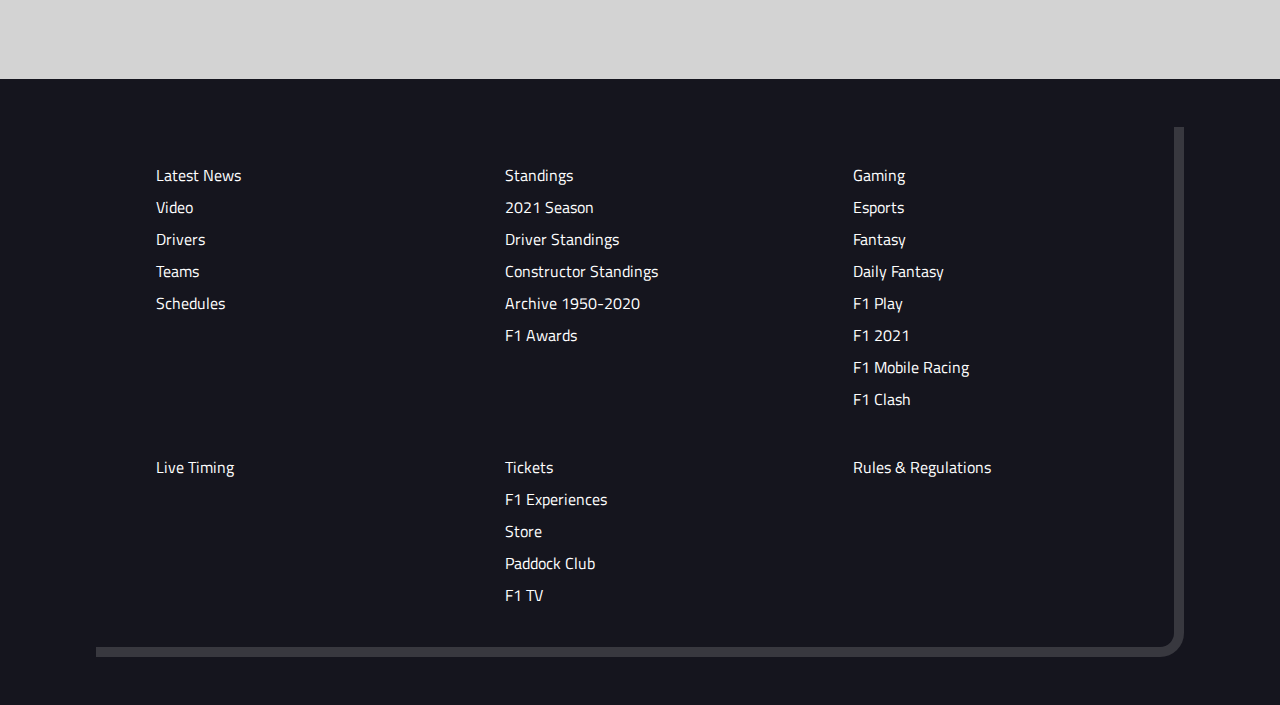
==== commit a9f52a65: "Fixed missing images" ====
--- a/index.html
+++ b/index.html
@@ -64,7 +64,7 @@
 	<section>
 		<ul>
 			<li>
-				<img src="images/france.png" alt="French Flag">		<!-- Bron: https://en.wikipedia.org/wiki/Flag_of_France -->
+				<img src="images/france.PNG" alt="French Flag">		<!-- Bron: https://en.wikipedia.org/wiki/Flag_of_France -->
 				<p>FRANCE</p>
 				<h2>20</h2>
 				<p>JUN</p>
@@ -76,13 +76,13 @@
 				<p>JUL</p>
 			</li>
 			<li>
-				<img src="images/gb.png" alt="Flag of Great Britain">		<!-- Bron: https://nl.m.wikipedia.org/wiki/Vlag_van_het_Verenigd_Koninkrijk -->
+				<img src="images/gb.PNG" alt="Flag of Great Britain">		<!-- Bron: https://nl.m.wikipedia.org/wiki/Vlag_van_het_Verenigd_Koninkrijk -->
 				<p>BRITAIN</p>
 				<h2>18</h2>
 				<p>JUL</p>
 			</li>
 			<li>
-				<img src="images/hungary.png" alt="Hungarian Flag">		<!-- Bron: https://nl.m.wikipedia.org/wiki/Vlag_van_het_Verenigd_Koninkrijk -->
+				<img src="images/hungary.PNG" alt="Hungarian Flag">		<!-- Bron: https://nl.m.wikipedia.org/wiki/Vlag_van_het_Verenigd_Koninkrijk -->
 				<p>HUNGARY</p>
 				<h2>01</h2>
 				<p>AUG</p>
@@ -112,7 +112,7 @@
 				<p>SEP</p>
 			</li>
 			<li>
-				<img src="images/turkey.png" alt="Turkish Flag">		<!-- Bron: https://en.wikipedia.org/wiki/Flag_of_Turkey -->
+				<img src="images/turkey.PNG" alt="Turkish Flag">		<!-- Bron: https://en.wikipedia.org/wiki/Flag_of_Turkey -->
 				<p>TURKEY</p>
 				<h2>10</h2>
 				<p>OCT</p>
@@ -136,7 +136,7 @@
 				<p>NOV</p>
 			</li>
 			<li>
-				<img src="images/qatar.png" alt="Flag of Qatar">		<!-- Bron: https://nl.m.wikipedia.org/wiki/Vlag_van_Qatar -->
+				<img src="images/qatar.PNG" alt="Flag of Qatar">		<!-- Bron: https://nl.m.wikipedia.org/wiki/Vlag_van_Qatar -->
 				<p>QATAR</p>
 				<h2>21</h2>
 				<p>NOV</p>
--- a/styles/style.css
+++ b/styles/style.css
@@ -145,7 +145,7 @@
   left: 0em;
   right: 0em;
   bottom: 0em;
-  transform: translateX(calc(-100%));
+  transform: translateY(calc(-100%));
 
   background-color: var(--f1red);
 
@@ -171,7 +171,7 @@
 }
 
 nav.showMenu ul {
-  transform: translateX(calc(0%));
+  transform: translateY(calc(0%));
 }
 
 nav button {
@@ -370,7 +370,7 @@
 
 section:nth-of-type(3)>ul:last-of-type li {
   font-family: Formula1-Regular;
-  font-size: .5em;
+  font-size: .7em;
   background-color: white;
 
   display: grid;
@@ -533,7 +533,7 @@
   font-size: 3em;
 
   padding-top: .5em;
-  padding-right: 8em;
+  padding-right: 2em;
 
   border-top: solid .2em;
   border-right: solid .2em;
@@ -546,7 +546,7 @@
 
 body.driversPage>section {
   display: block;
-  margin: 2em;
+  margin: .25em;
 }
 
 body.driversPage>section>ul {
@@ -872,6 +872,11 @@
   footer>section {
     grid-template-columns: 1fr 1fr;
   }
+
+  body.driversPage h1 {
+    padding-right: 6em;
+    margin: 1em;
+  }
 }
 
 
